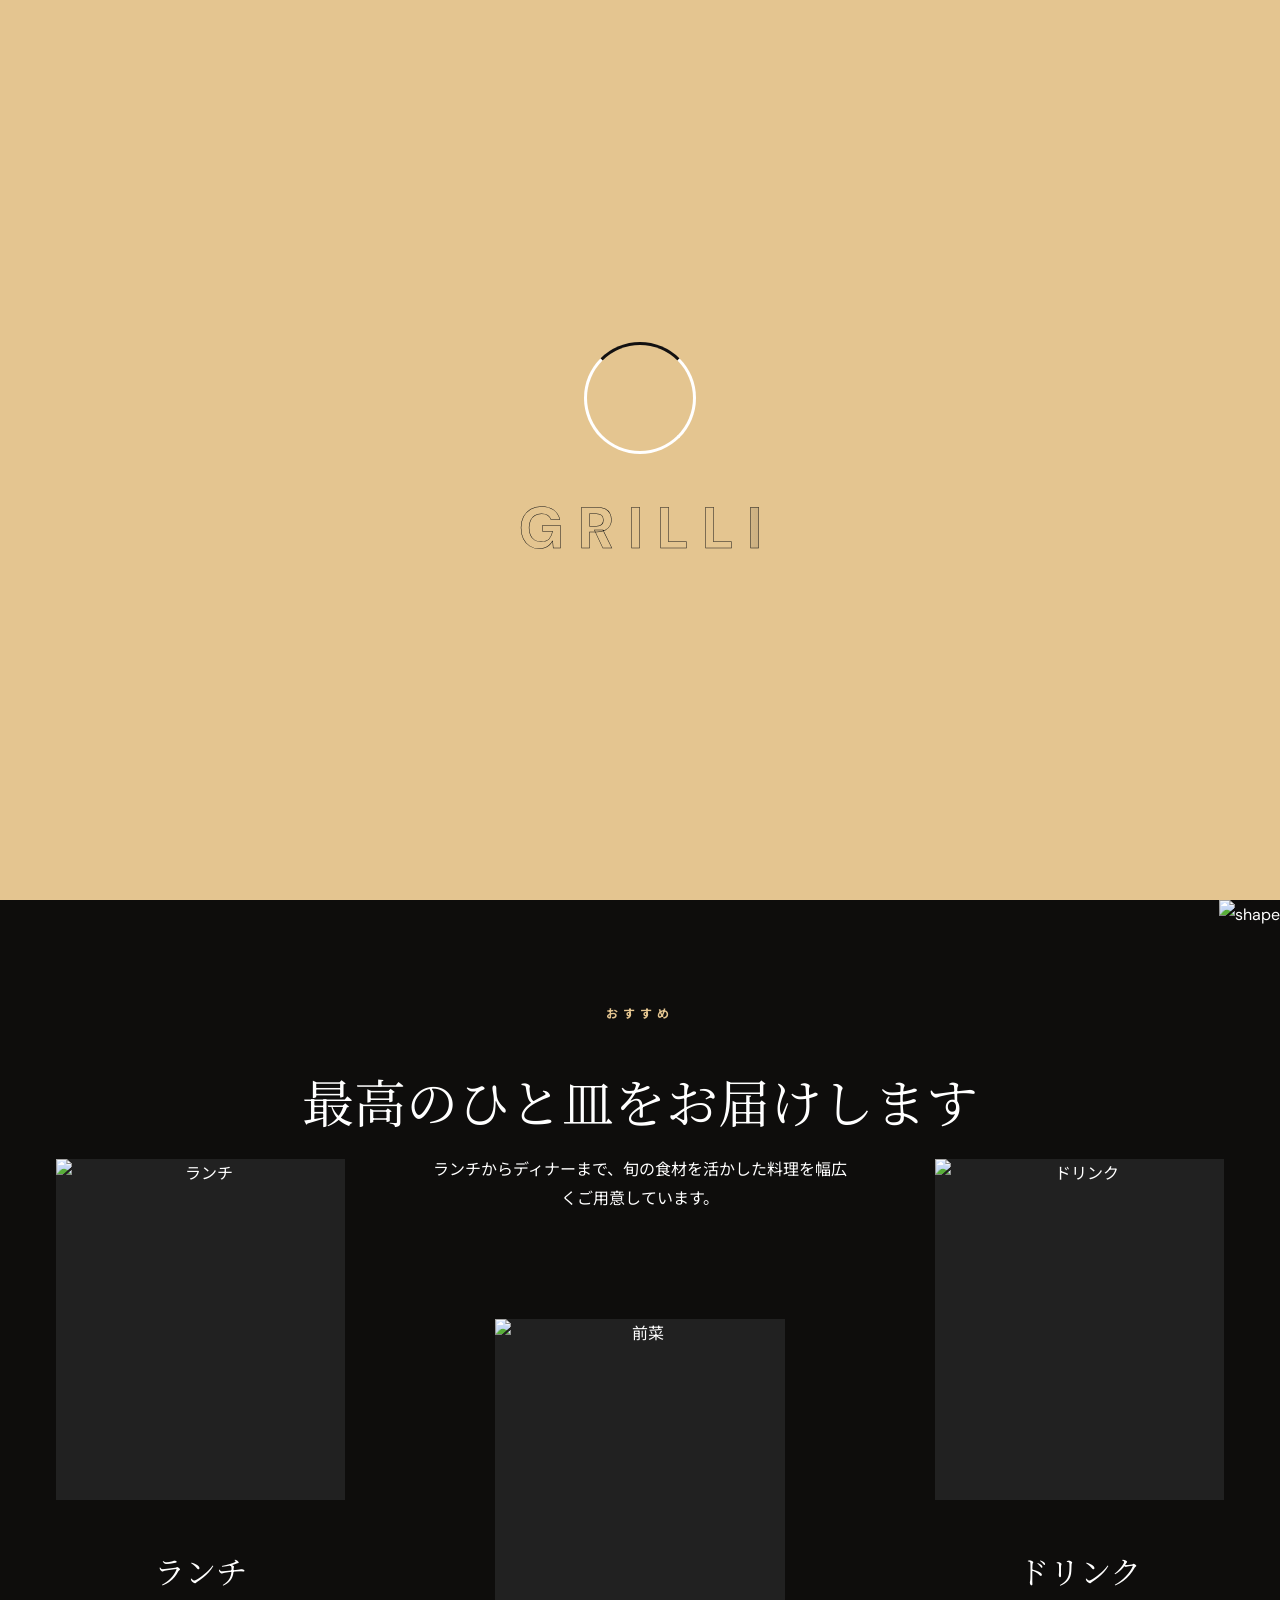
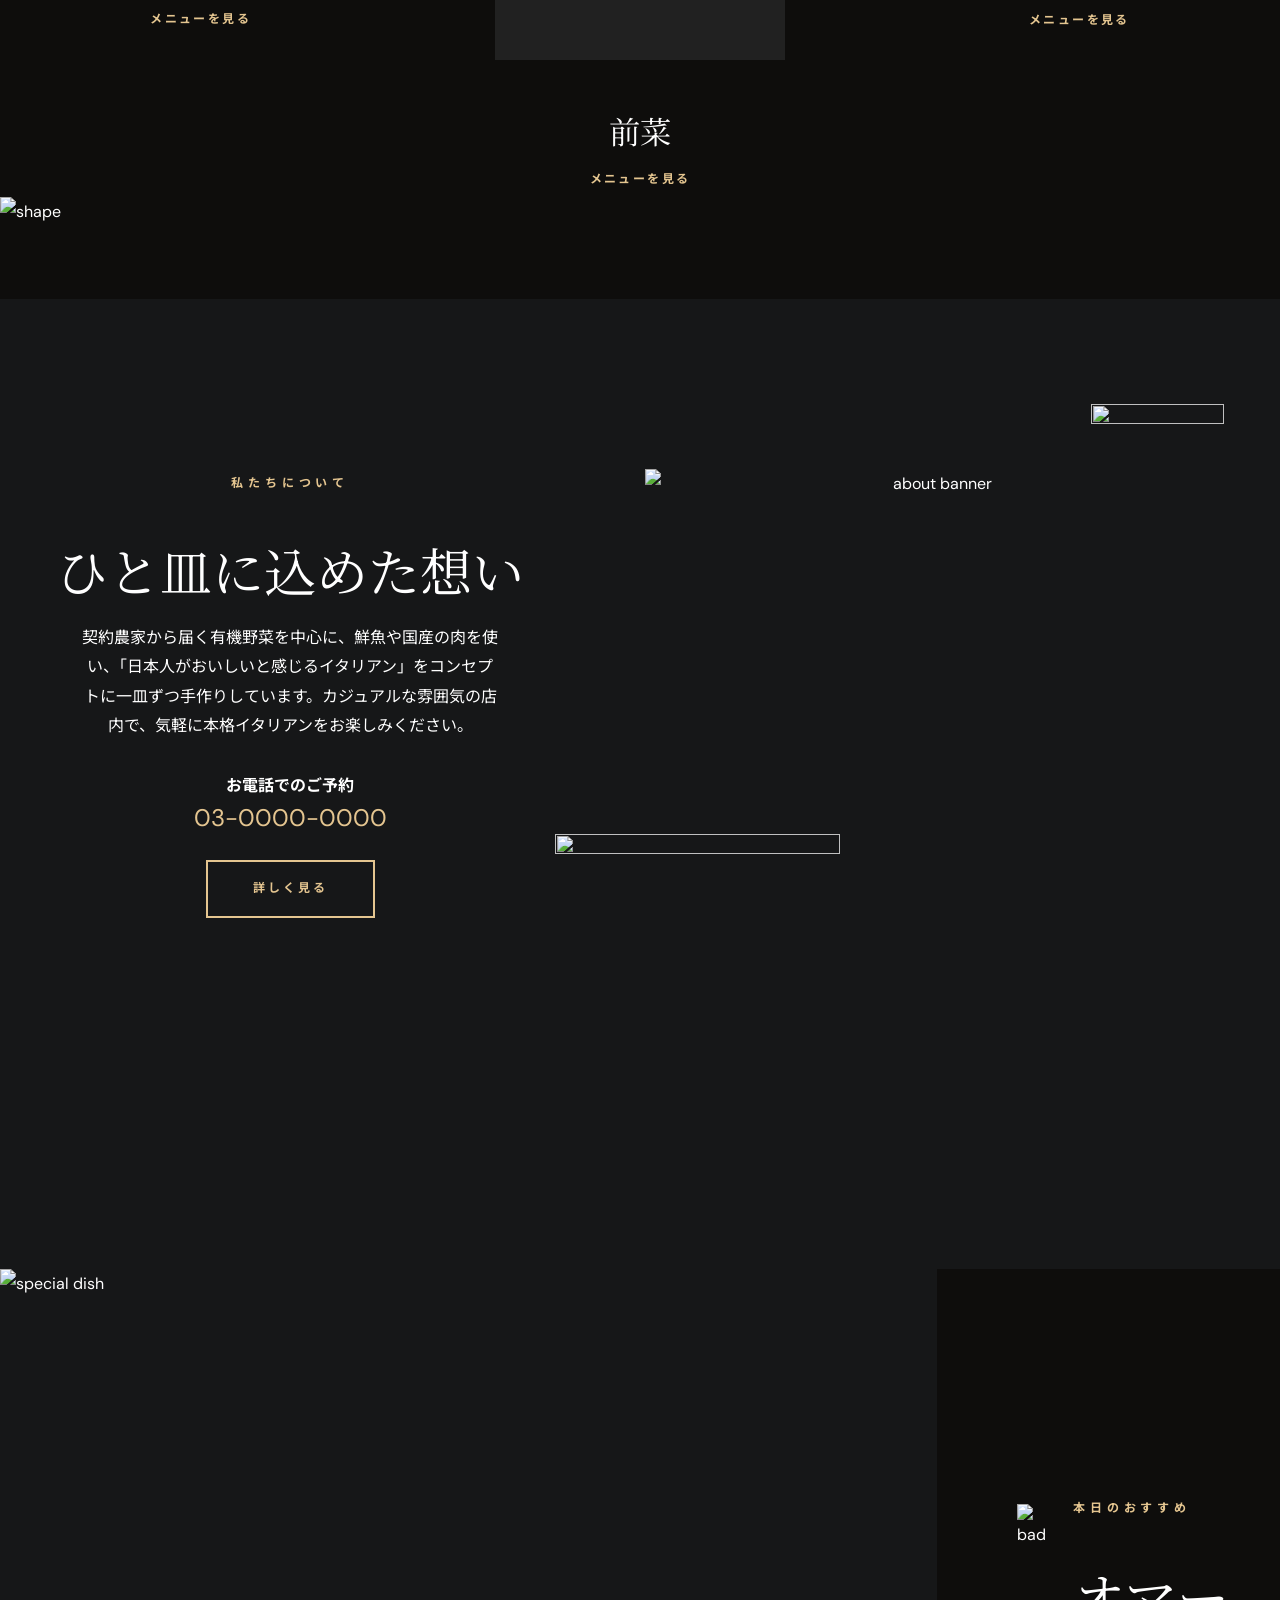
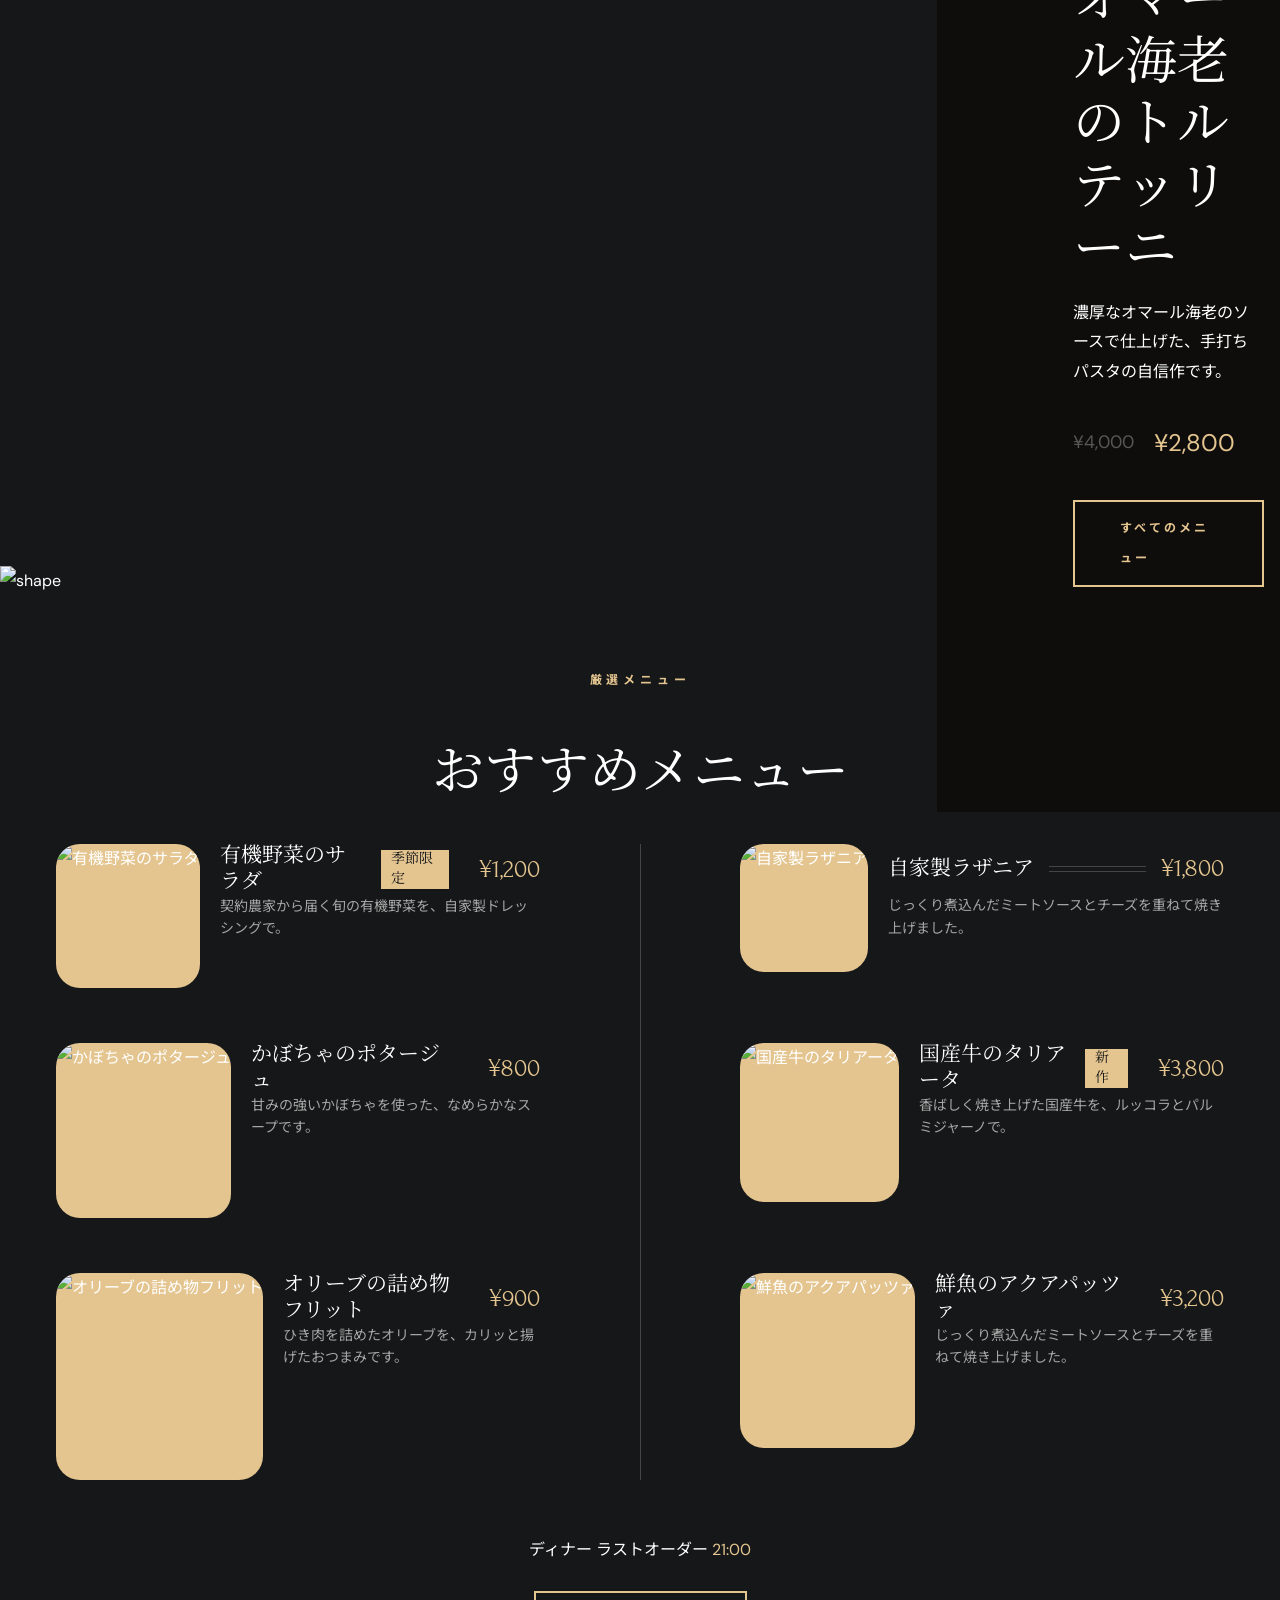
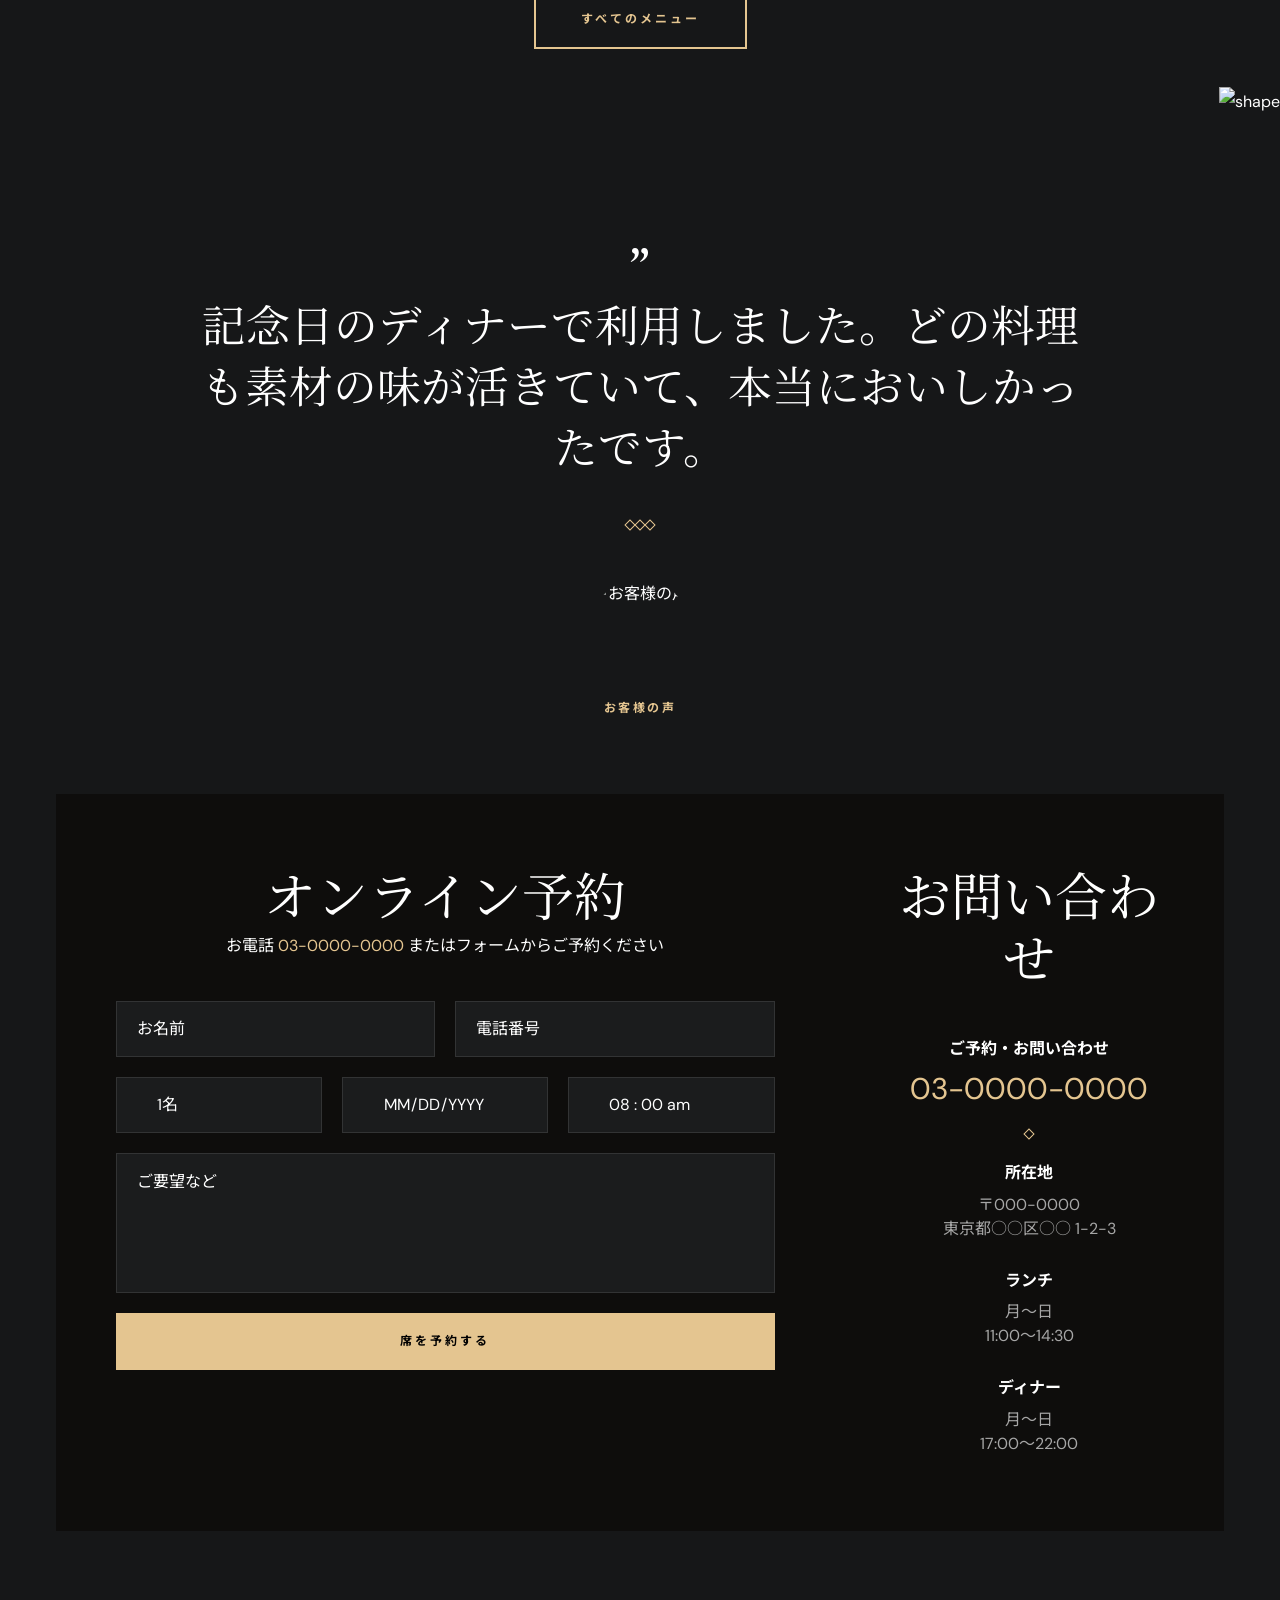
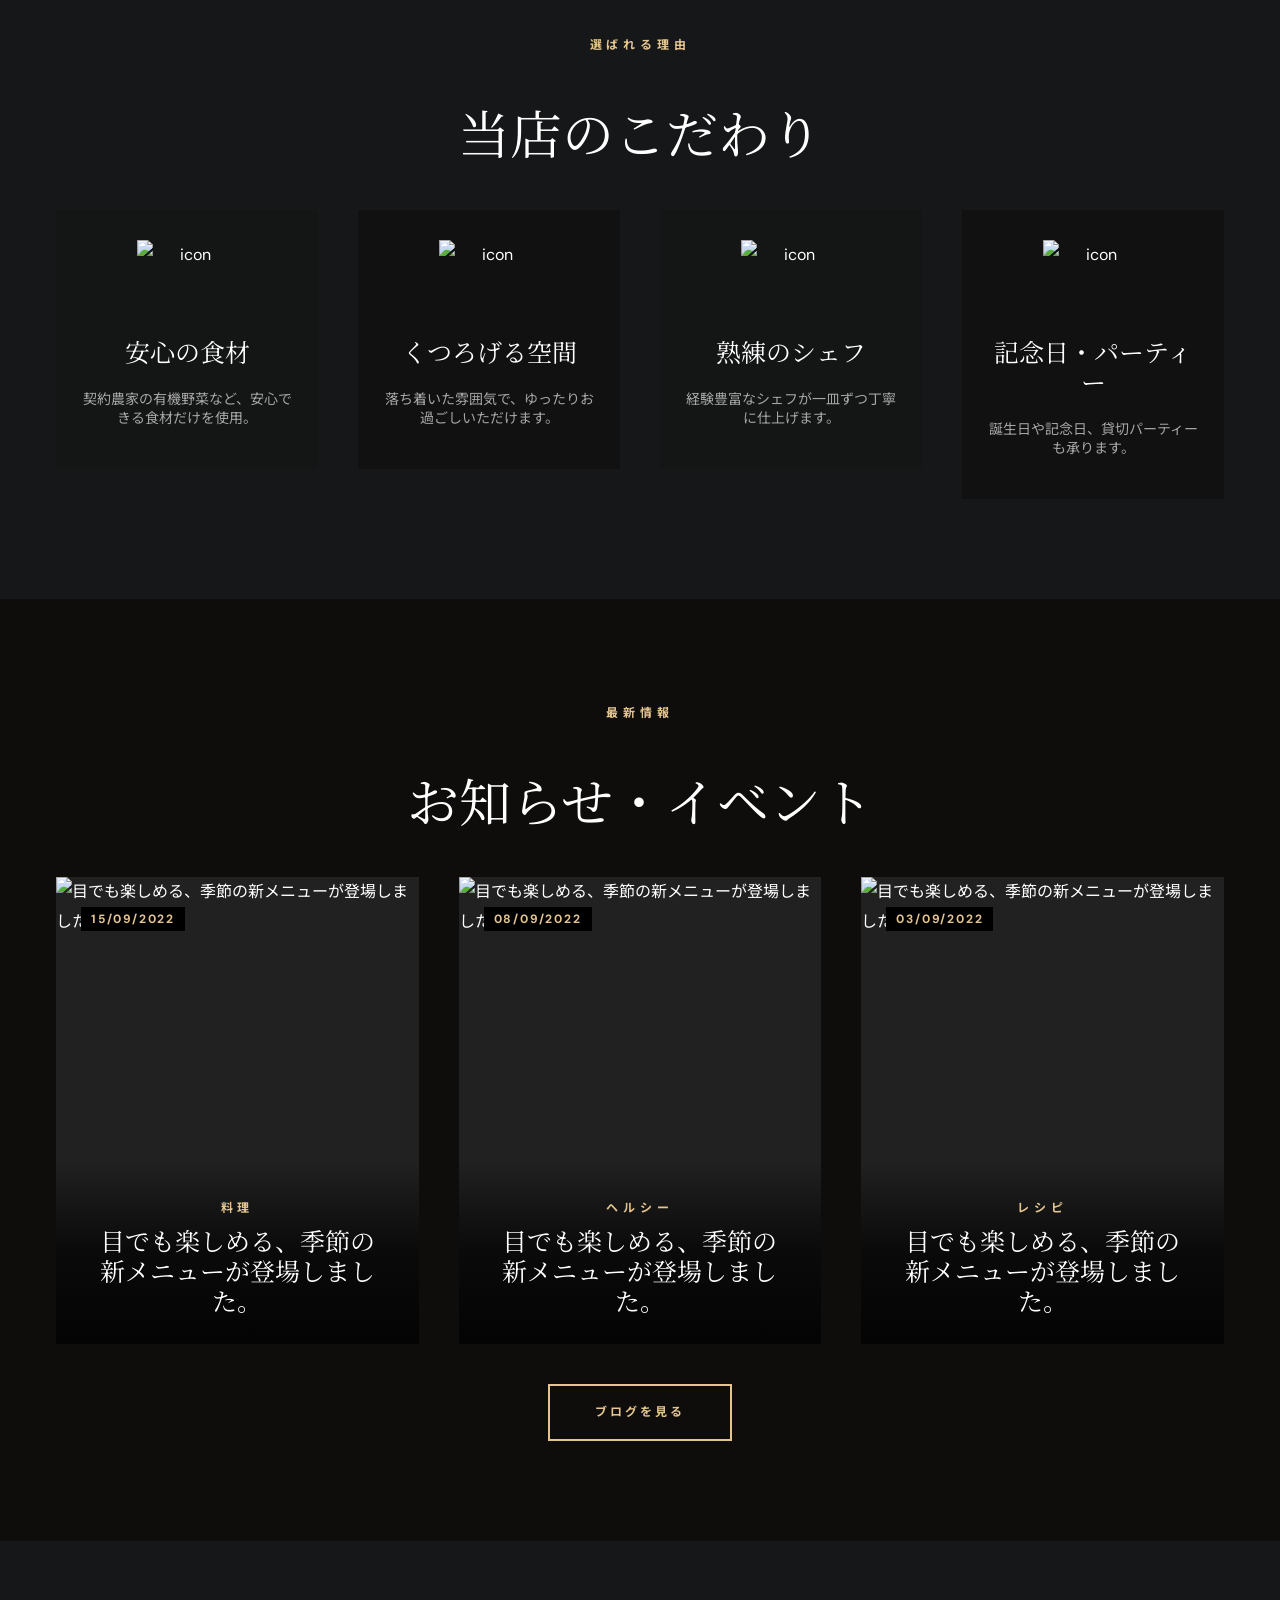
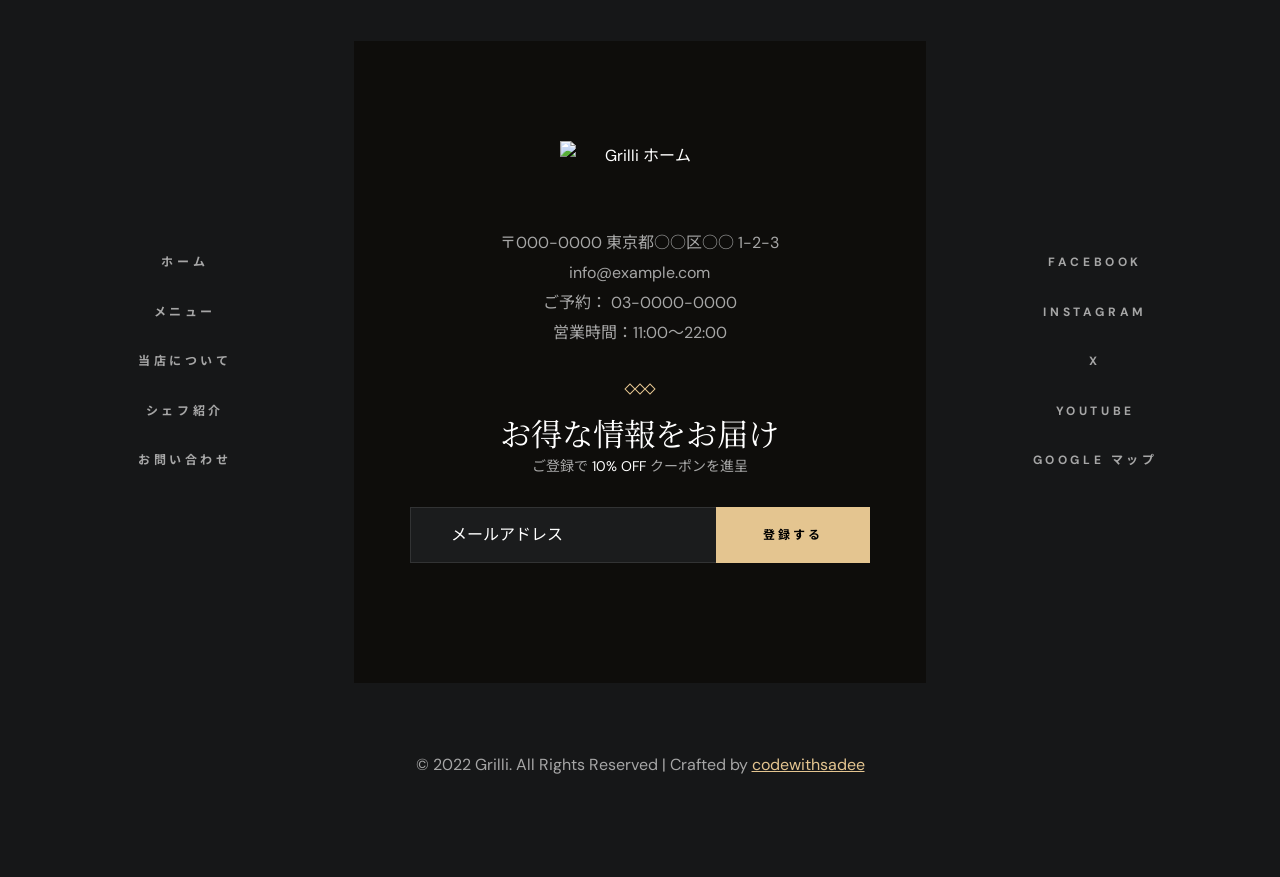
==== index.html @ fea540a7 "feat: translate site to Japanese with sample Italian restaurant content Co-authored-by: Copilot <223" ====
<!DOCTYPE html>
<html lang="ja">

<head>
  <meta charset="UTF-8">
  <meta http-equiv="X-UA-Compatible" content="IE=edge">
  <meta name="viewport" content="width=device-width, initial-scale=1.0">

  <!-- 
    - primary meta tags
  -->
  <title>Grilli｜旬の食材で楽しむ本格イタリアン</title>
  <meta name="title" content="Grilli｜旬の食材で楽しむ本格イタリアン">
  <meta name="description" content="契約農家の有機野菜と旬の食材を使った、体にやさしい本格イタリアン。ご家族の記念日や女子会にもどうぞ。">

  <!-- 
    - favicon
  -->
  <link rel="shortcut icon" href="./favicon.svg" type="image/svg+xml">

  <!-- 
    - google font link
  -->
  <link rel="preconnect" href="https://fonts.googleapis.com">
  <link rel="preconnect" href="https://fonts.gstatic.com" crossorigin>
  <link href="https://fonts.googleapis.com/css2?family=DM+Sans:wght@400;700&family=Forum&family=Noto+Sans+JP:wght@400;700&family=Noto+Serif+JP:wght@400;700&display=swap" rel="stylesheet">

  <!-- 
    - custom css link
  -->
  <link rel="stylesheet" href="./assets/css/style.css">

  <!-- 
    - preload images
  -->
  <link rel="preload" as="image" href="./assets/images/hero-slider-1.jpg">
  <link rel="preload" as="image" href="./assets/images/hero-slider-2.jpg">
  <link rel="preload" as="image" href="./assets/images/hero-slider-3.jpg">

</head>

<body id="top">

  <!-- 
    - #PRELOADER
  -->

  <div class="preload" data-preaload>
    <div class="circle"></div>
    <p class="text">Grilli</p>
  </div>





  <!-- 
    - #TOP BAR
  -->

  <div class="topbar">
    <div class="container">

      <address class="topbar-item">
        <div class="icon">
          <ion-icon name="location-outline" aria-hidden="true"></ion-icon>
        </div>

        <span class="span">
          〒000-0000 東京都○○区○○ 1-2-3
        </span>
      </address>

      <div class="separator"></div>

      <div class="topbar-item item-2">
        <div class="icon">
          <ion-icon name="time-outline" aria-hidden="true"></ion-icon>
        </div>

        <span class="span">営業時間：11:00〜22:00</span>
      </div>

      <a href="tel:0300000000" class="topbar-item link">
        <div class="icon">
          <ion-icon name="call-outline" aria-hidden="true"></ion-icon>
        </div>

        <span class="span">03-0000-0000</span>
      </a>

      <div class="separator"></div>

      <a href="mailto:info@example.com" class="topbar-item link">
        <div class="icon">
          <ion-icon name="mail-outline" aria-hidden="true"></ion-icon>
        </div>

        <span class="span">info@example.com</span>
      </a>

    </div>
  </div>





  <!-- 
    - #HEADER
  -->

  <header class="header" data-header>
    <div class="container">

      <a href="#" class="logo">
        <img src="./assets/images/logo.svg" width="160" height="50" alt="Grilli ホーム">
      </a>

      <nav class="navbar" data-navbar>

        <button class="close-btn" aria-label="close menu" data-nav-toggler>
          <ion-icon name="close-outline" aria-hidden="true"></ion-icon>
        </button>

        <a href="#" class="logo">
          <img src="./assets/images/logo.svg" width="160" height="50" alt="Grilli ホーム">
        </a>

        <ul class="navbar-list">

          <li class="navbar-item">
            <a href="#home" class="navbar-link hover-underline active">
              <div class="separator"></div>

              <span class="span">ホーム</span>
            </a>
          </li>

          <li class="navbar-item">
            <a href="#menu" class="navbar-link hover-underline">
              <div class="separator"></div>

              <span class="span">メニュー</span>
            </a>
          </li>

          <li class="navbar-item">
            <a href="#about" class="navbar-link hover-underline">
              <div class="separator"></div>

              <span class="span">当店について</span>
            </a>
          </li>

          <li class="navbar-item">
            <a href="#" class="navbar-link hover-underline">
              <div class="separator"></div>

              <span class="span">シェフ紹介</span>
            </a>
          </li>

          <li class="navbar-item">
            <a href="#contact" class="navbar-link hover-underline">
              <div class="separator"></div>

              <span class="span">お問い合わせ</span>
            </a>
          </li>

        </ul>

        <div class="text-center">
          <p class="headline-1 navbar-title">ご来店案内</p>

          <address class="body-4">
            〒000-0000 <br>
            東京都○○区○○ 1-2-3
          </address>

          <p class="body-4 navbar-text">営業時間：11:00〜22:00</p>

          <a href="mailto:info@example.com" class="body-4 sidebar-link">info@example.com</a>

          <div class="separator"></div>

          <p class="contact-label">ご予約・お問い合わせ</p>

          <a href="tel:0300000000" class="body-1 contact-number hover-underline">
            03-0000-0000
          </a>
        </div>

      </nav>

      <a href="#" class="btn btn-secondary">
        <span class="text text-1">ご予約</span>

        <span class="text text-2" aria-hidden="true">ご予約</span>
      </a>

      <button class="nav-open-btn" aria-label="open menu" data-nav-toggler>
        <span class="line line-1"></span>
        <span class="line line-2"></span>
        <span class="line line-3"></span>
      </button>

      <div class="overlay" data-nav-toggler data-overlay></div>

    </div>
  </header>





  <main>
    <article>

      <!-- 
        - #HERO
      -->

      <section class="hero text-center" aria-label="home" id="home">

        <ul class="hero-slider" data-hero-slider>

          <li class="slider-item active" data-hero-slider-item>

            <div class="slider-bg">
              <img src="./assets/images/hero-slider-1.jpg" width="1880" height="950" alt="" class="img-cover">
            </div>

            <p class="label-2 section-subtitle slider-reveal">伝統と安心</p>

            <h1 class="display-1 hero-title slider-reveal">
              本当においしい<br>
              イタリアンを
            </h1>

            <p class="body-2 hero-text slider-reveal">
              ご家族そろって、心おどる料理のひとときをお楽しみください
            </p>

            <a href="#" class="btn btn-primary slider-reveal">
              <span class="text text-1">メニューを見る</span>

              <span class="text text-2" aria-hidden="true">メニューを見る</span>
            </a>

          </li>

          <li class="slider-item" data-hero-slider-item>

            <div class="slider-bg">
              <img src="./assets/images/hero-slider-2.jpg" width="1880" height="950" alt="" class="img-cover">
            </div>

            <p class="label-2 section-subtitle slider-reveal">特別なひとときを</p>

            <h1 class="display-1 hero-title slider-reveal">
              四季が育む<br>
              旬の味わい
            </h1>

            <p class="body-2 hero-text slider-reveal">
              ご家族そろって、心おどる料理のひとときをお楽しみください
            </p>

            <a href="#" class="btn btn-primary slider-reveal">
              <span class="text text-1">メニューを見る</span>

              <span class="text text-2" aria-hidden="true">メニューを見る</span>
            </a>

          </li>

          <li class="slider-item" data-hero-slider-item>

            <div class="slider-bg">
              <img src="./assets/images/hero-slider-3.jpg" width="1880" height="950" alt="" class="img-cover">
            </div>

            <p class="label-2 section-subtitle slider-reveal">こだわりの手作り</p>

            <h1 class="display-1 hero-title slider-reveal">
              ひと皿ごとに<br>
              物語がある
            </h1>

            <p class="body-2 hero-text slider-reveal">
              ご家族そろって、心おどる料理のひとときをお楽しみください
            </p>

            <a href="#" class="btn btn-primary slider-reveal">
              <span class="text text-1">メニューを見る</span>

              <span class="text text-2" aria-hidden="true">メニューを見る</span>
            </a>

          </li>

        </ul>

        <button class="slider-btn prev" aria-label="slide to previous" data-prev-btn>
          <ion-icon name="chevron-back"></ion-icon>
        </button>

        <button class="slider-btn next" aria-label="slide to next" data-next-btn>
          <ion-icon name="chevron-forward"></ion-icon>
        </button>

        <a href="#" class="hero-btn has-after">
          <img src="./assets/images/hero-icon.png" width="48" height="48" alt="booking icon">

          <span class="label-2 text-center span">席を予約する</span>
        </a>

      </section>





      <!-- 
        - #SERVICE
      -->

      <section class="section service bg-black-10 text-center" aria-label="service">
        <div class="container">

          <p class="section-subtitle label-2">おすすめ</p>

          <h2 class="headline-1 section-title">最高のひと皿をお届けします</h2>

          <p class="section-text">
            ランチからディナーまで、旬の食材を活かした料理を幅広くご用意しています。
          </p>

          <ul class="grid-list">

            <li>
              <div class="service-card">

                <a href="#" class="has-before hover:shine">
                  <figure class="card-banner img-holder" style="--width: 285; --height: 336;">
                    <img src="./assets/images/service-1.jpg" width="285" height="336" loading="lazy" alt="ランチ"
                      class="img-cover">
                  </figure>
                </a>

                <div class="card-content">

                  <h3 class="title-4 card-title">
                    <a href="#">ランチ</a>
                  </h3>

                  <a href="#" class="btn-text hover-underline label-2">メニューを見る</a>

                </div>

              </div>
            </li>

            <li>
              <div class="service-card">

                <a href="#" class="has-before hover:shine">
                  <figure class="card-banner img-holder" style="--width: 285; --height: 336;">
                    <img src="./assets/images/service-2.jpg" width="285" height="336" loading="lazy" alt="前菜"
                      class="img-cover">
                  </figure>
                </a>

                <div class="card-content">

                  <h3 class="title-4 card-title">
                    <a href="#">前菜</a>
                  </h3>

                  <a href="#" class="btn-text hover-underline label-2">メニューを見る</a>

                </div>

              </div>
            </li>

            <li>
              <div class="service-card">

                <a href="#" class="has-before hover:shine">
                  <figure class="card-banner img-holder" style="--width: 285; --height: 336;">
                    <img src="./assets/images/service-3.jpg" width="285" height="336" loading="lazy" alt="ドリンク"
                      class="img-cover">
                  </figure>
                </a>

                <div class="card-content">

                  <h3 class="title-4 card-title">
                    <a href="#">ドリンク</a>
                  </h3>

                  <a href="#" class="btn-text hover-underline label-2">メニューを見る</a>

                </div>

              </div>
            </li>

          </ul>

          <img src="./assets/images/shape-1.png" width="246" height="412" loading="lazy" alt="shape"
            class="shape shape-1 move-anim">
          <img src="./assets/images/shape-2.png" width="343" height="345" loading="lazy" alt="shape"
            class="shape shape-2 move-anim">

        </div>
      </section>





      <!-- 
        - #ABOUT
      -->

      <section class="section about text-center" aria-labelledby="about-label" id="about">
        <div class="container">

          <div class="about-content">

            <p class="label-2 section-subtitle" id="about-label">私たちについて</p>

            <h2 class="headline-1 section-title">ひと皿に込めた想い</h2>

            <p class="section-text">
              契約農家から届く有機野菜を中心に、鮮魚や国産の肉を使い、「日本人がおいしいと感じるイタリアン」をコンセプトに一皿ずつ手作りしています。カジュアルな雰囲気の店内で、気軽に本格イタリアンをお楽しみください。
            </p>

            <div class="contact-label">お電話でのご予約</div>

            <a href="tel:0300000000" class="body-1 contact-number hover-underline">03-0000-0000</a>

            <a href="#" class="btn btn-primary">
              <span class="text text-1">詳しく見る</span>

              <span class="text text-2" aria-hidden="true">詳しく見る</span>
            </a>

          </div>

          <figure class="about-banner">

            <img src="./assets/images/about-banner.jpg" width="570" height="570" loading="lazy" alt="about banner"
              class="w-100" data-parallax-item data-parallax-speed="1">

            <div class="abs-img abs-img-1 has-before" data-parallax-item data-parallax-speed="1.75">
              <img src="./assets/images/about-abs-image.jpg" width="285" height="285" loading="lazy" alt=""
                class="w-100">
            </div>

            <div class="abs-img abs-img-2 has-before">
              <img src="./assets/images/badge-2.png" width="133" height="134" loading="lazy" alt="">
            </div>

          </figure>

          <img src="./assets/images/shape-3.png" width="197" height="194" loading="lazy" alt="" class="shape">

        </div>
      </section>





      <!-- 
        - #SPECIAL DISH
      -->

      <section class="special-dish text-center" aria-labelledby="dish-label">

        <div class="special-dish-banner">
          <img src="./assets/images/special-dish-banner.jpg" width="940" height="900" loading="lazy" alt="special dish"
            class="img-cover">
        </div>

        <div class="special-dish-content bg-black-10">
          <div class="container">

            <img src="./assets/images/badge-1.png" width="28" height="41" loading="lazy" alt="badge" class="abs-img">

            <p class="section-subtitle label-2">本日のおすすめ</p>

            <h2 class="headline-1 section-title">オマール海老のトルテッリーニ</h2>

            <p class="section-text">
              濃厚なオマール海老のソースで仕上げた、手打ちパスタの自信作です。
            </p>

            <div class="wrapper">
              <del class="del body-3">¥4,000</del>

              <span class="span body-1">¥2,800</span>
            </div>

            <a href="#" class="btn btn-primary">
              <span class="text text-1">すべてのメニュー</span>

              <span class="text text-2" aria-hidden="true">すべてのメニュー</span>
            </a>

          </div>
        </div>

        <img src="./assets/images/shape-4.png" width="179" height="359" loading="lazy" alt="" class="shape shape-1">

        <img src="./assets/images/shape-9.png" width="351" height="462" loading="lazy" alt="" class="shape shape-2">

      </section>





      <!-- 
        - #MENU
      -->

      <section class="section menu" aria-label="menu-label" id="menu">
        <div class="container">

          <p class="section-subtitle text-center label-2">厳選メニュー</p>

          <h2 class="headline-1 section-title text-center">おすすめメニュー</h2>

          <ul class="grid-list">

            <li>
              <div class="menu-card hover:card">

                <figure class="card-banner img-holder" style="--width: 100; --height: 100;">
                  <img src="./assets/images/menu-1.png" width="100" height="100" loading="lazy" alt="有機野菜のサラダ"
                    class="img-cover">
                </figure>

                <div>

                  <div class="title-wrapper">
                    <h3 class="title-3">
                      <a href="#" class="card-title">有機野菜のサラダ</a>
                    </h3>

                    <span class="badge label-1">季節限定</span>

                    <span class="span title-2">¥1,200</span>
                  </div>

                  <p class="card-text label-1">
                    契約農家から届く旬の有機野菜を、自家製ドレッシングで。
                  </p>

                </div>

              </div>
            </li>

            <li>
              <div class="menu-card hover:card">

                <figure class="card-banner img-holder" style="--width: 100; --height: 100;">
                  <img src="./assets/images/menu-2.png" width="100" height="100" loading="lazy" alt="自家製ラザニア"
                    class="img-cover">
                </figure>

                <div>

                  <div class="title-wrapper">
                    <h3 class="title-3">
                      <a href="#" class="card-title">自家製ラザニア</a>
                    </h3>

                    <span class="span title-2">¥1,800</span>
                  </div>

                  <p class="card-text label-1">
                    じっくり煮込んだミートソースとチーズを重ねて焼き上げました。
                  </p>

                </div>

              </div>
            </li>

            <li>
              <div class="menu-card hover:card">

                <figure class="card-banner img-holder" style="--width: 100; --height: 100;">
                  <img src="./assets/images/menu-3.png" width="100" height="100" loading="lazy" alt="かぼちゃのポタージュ"
                    class="img-cover">
                </figure>

                <div>

                  <div class="title-wrapper">
                    <h3 class="title-3">
                      <a href="#" class="card-title">かぼちゃのポタージュ</a>
                    </h3>

                    <span class="span title-2">¥800</span>
                  </div>

                  <p class="card-text label-1">
                    甘みの強いかぼちゃを使った、なめらかなスープです。
                  </p>

                </div>

              </div>
            </li>

            <li>
              <div class="menu-card hover:card">

                <figure class="card-banner img-holder" style="--width: 100; --height: 100;">
                  <img src="./assets/images/menu-4.png" width="100" height="100" loading="lazy" alt="国産牛のタリアータ"
                    class="img-cover">
                </figure>

                <div>

                  <div class="title-wrapper">
                    <h3 class="title-3">
                      <a href="#" class="card-title">国産牛のタリアータ</a>
                    </h3>

                    <span class="badge label-1">新作</span>

                    <span class="span title-2">¥3,800</span>
                  </div>

                  <p class="card-text label-1">
                    香ばしく焼き上げた国産牛を、ルッコラとパルミジャーノで。
                  </p>

                </div>

              </div>
            </li>

            <li>
              <div class="menu-card hover:card">

                <figure class="card-banner img-holder" style="--width: 100; --height: 100;">
                  <img src="./assets/images/menu-5.png" width="100" height="100" loading="lazy" alt="オリーブの詰め物フリット"
                    class="img-cover">
                </figure>

                <div>

                  <div class="title-wrapper">
                    <h3 class="title-3">
                      <a href="#" class="card-title">オリーブの詰め物フリット</a>
                    </h3>

                    <span class="span title-2">¥900</span>
                  </div>

                  <p class="card-text label-1">
                    ひき肉を詰めたオリーブを、カリッと揚げたおつまみです。
                  </p>

                </div>

              </div>
            </li>

            <li>
              <div class="menu-card hover:card">

                <figure class="card-banner img-holder" style="--width: 100; --height: 100;">
                  <img src="./assets/images/menu-6.png" width="100" height="100" loading="lazy" alt="鮮魚のアクアパッツァ"
                    class="img-cover">
                </figure>

                <div>

                  <div class="title-wrapper">
                    <h3 class="title-3">
                      <a href="#" class="card-title">鮮魚のアクアパッツァ</a>
                    </h3>

                    <span class="span title-2">¥3,200</span>
                  </div>

                  <p class="card-text label-1">
                    じっくり煮込んだミートソースとチーズを重ねて焼き上げました。
                  </p>

                </div>

              </div>
            </li>

          </ul>

          <p class="menu-text text-center">
            ディナー ラストオーダー <span class="span">21:00</span>
          </p>

          <a href="#" class="btn btn-primary">
            <span class="text text-1">すべてのメニュー</span>

            <span class="text text-2" aria-hidden="true">すべてのメニュー</span>
          </a>

          <img src="./assets/images/shape-5.png" width="921" height="1036" loading="lazy" alt="shape"
            class="shape shape-2 move-anim">
          <img src="./assets/images/shape-6.png" width="343" height="345" loading="lazy" alt="shape"
            class="shape shape-3 move-anim">

        </div>
      </section>





      <!-- 
        - #TESTIMONIALS
      -->

      <section class="section testi text-center has-bg-image"
        style="background-image: url('./assets/images/testimonial-bg.jpg')" aria-label="testimonials">
        <div class="container">

          <div class="quote">”</div>

          <p class="headline-2 testi-text">
            記念日のディナーで利用しました。どの料理も素材の味が活きていて、本当においしかったです。
          </p>

          <div class="wrapper">
            <div class="separator"></div>
            <div class="separator"></div>
            <div class="separator"></div>
          </div>

          <div class="profile">
            <img src="./assets/images/testi-avatar.jpg" width="100" height="100" loading="lazy" alt="お客様の声"
              class="img">

            <p class="label-2 profile-name">お客様の声</p>
          </div>

        </div>
      </section>





      <!-- 
        - #RESERVATION
      -->

      <section class="reservation" id="contact">
        <div class="container">

          <div class="form reservation-form bg-black-10">

            <form action="" class="form-left">

              <h2 class="headline-1 text-center">オンライン予約</h2>

              <p class="form-text text-center">
                お電話 <a href="tel:0300000000" class="link">03-0000-0000</a>
                またはフォームからご予約ください
              </p>

              <div class="input-wrapper">
                <input type="text" name="name" placeholder="お名前" autocomplete="off" class="input-field">

                <input type="tel" name="phone" placeholder="電話番号" autocomplete="off" class="input-field">
              </div>

              <div class="input-wrapper">

                <div class="icon-wrapper">
                  <ion-icon name="person-outline" aria-hidden="true"></ion-icon>

                  <select name="person" class="input-field">
                    <option value="1-person">1名</option>
                    <option value="2-person">2名</option>
                    <option value="3-person">3名</option>
                    <option value="4-person">4名</option>
                    <option value="5-person">5名</option>
                    <option value="6-person">6名</option>
                    <option value="7-person">7名</option>
                  </select>

                  <ion-icon name="chevron-down" aria-hidden="true"></ion-icon>
                </div>

                <div class="icon-wrapper">
                  <ion-icon name="calendar-clear-outline" aria-hidden="true"></ion-icon>

                  <input type="date" name="reservation-date" class="input-field">

                  <ion-icon name="chevron-down" aria-hidden="true"></ion-icon>
                </div>

                <div class="icon-wrapper">
                  <ion-icon name="time-outline" aria-hidden="true"></ion-icon>

                  <select name="person" class="input-field">
                    <option value="08:00am">08 : 00 am</option>
                    <option value="09:00am">09 : 00 am</option>
                    <option value="010:00am">10 : 00 am</option>
                    <option value="011:00am">11 : 00 am</option>
                    <option value="012:00am">12 : 00 am</option>
                    <option value="01:00pm">01 : 00 pm</option>
                    <option value="02:00pm">02 : 00 pm</option>
                    <option value="03:00pm">03 : 00 pm</option>
                    <option value="04:00pm">04 : 00 pm</option>
                    <option value="05:00pm">05 : 00 pm</option>
                    <option value="06:00pm">06 : 00 pm</option>
                    <option value="07:00pm">07 : 00 pm</option>
                    <option value="08:00pm">08 : 00 pm</option>
                    <option value="09:00pm">09 : 00 pm</option>
                    <option value="10:00pm">10 : 00 pm</option>
                  </select>

                  <ion-icon name="chevron-down" aria-hidden="true"></ion-icon>
                </div>

              </div>

              <textarea name="message" placeholder="ご要望など" autocomplete="off" class="input-field"></textarea>

              <button type="submit" class="btn btn-secondary">
                <span class="text text-1">席を予約する</span>

                <span class="text text-2" aria-hidden="true">席を予約する</span>
              </button>

            </form>

            <div class="form-right text-center" style="background-image: url('./assets/images/form-pattern.png')">

              <h2 class="headline-1 text-center">お問い合わせ</h2>

              <p class="contact-label">ご予約・お問い合わせ</p>

              <a href="tel:0300000000" class="body-1 contact-number hover-underline">03-0000-0000</a>

              <div class="separator"></div>

              <p class="contact-label">所在地</p>

              <address class="body-4">
                〒000-0000 <br>
                東京都○○区○○ 1-2-3
              </address>

              <p class="contact-label">ランチ</p>

              <p class="body-4">
                月〜日 <br>
                11:00〜14:30
              </p>

              <p class="contact-label">ディナー</p>

              <p class="body-4">
                月〜日 <br>
                17:00〜22:00
              </p>

            </div>

          </div>

        </div>
      </section>





      <!-- 
        - #FEATURES
      -->

      <section class="section features text-center" aria-label="features">
        <div class="container">

          <p class="section-subtitle label-2">選ばれる理由</p>

          <h2 class="headline-1 section-title">当店のこだわり</h2>

          <ul class="grid-list">

            <li class="feature-item">
              <div class="feature-card">

                <div class="card-icon">
                  <img src="./assets/images/features-icon-1.png" width="100" height="80" loading="lazy" alt="icon">
                </div>

                <h3 class="title-2 card-title">安心の食材</h3>

                <p class="label-1 card-text">契約農家の有機野菜など、安心できる食材だけを使用。</p>

              </div>
            </li>

            <li class="feature-item">
              <div class="feature-card">

                <div class="card-icon">
                  <img src="./assets/images/features-icon-2.png" width="100" height="80" loading="lazy" alt="icon">
                </div>

                <h3 class="title-2 card-title">くつろげる空間</h3>

                <p class="label-1 card-text">落ち着いた雰囲気で、ゆったりお過ごしいただけます。</p>

              </div>
            </li>

            <li class="feature-item">
              <div class="feature-card">

                <div class="card-icon">
                  <img src="./assets/images/features-icon-3.png" width="100" height="80" loading="lazy" alt="icon">
                </div>

                <h3 class="title-2 card-title">熟練のシェフ</h3>

                <p class="label-1 card-text">経験豊富なシェフが一皿ずつ丁寧に仕上げます。</p>

              </div>
            </li>

            <li class="feature-item">
              <div class="feature-card">

                <div class="card-icon">
                  <img src="./assets/images/features-icon-4.png" width="100" height="80" loading="lazy" alt="icon">
                </div>

                <h3 class="title-2 card-title">記念日・パーティー</h3>

                <p class="label-1 card-text">誕生日や記念日、貸切パーティーも承ります。</p>

              </div>
            </li>

          </ul>

          <img src="./assets/images/shape-7.png" width="208" height="178" loading="lazy" alt="shape"
            class="shape shape-1">

          <img src="./assets/images/shape-8.png" width="120" height="115" loading="lazy" alt="shape"
            class="shape shape-2">

        </div>
      </section>





      <!-- 
        - #EVENT
      -->

      <section class="section event bg-black-10" aria-label="event">
        <div class="container">

          <p class="section-subtitle label-2 text-center">最新情報</p>

          <h2 class="section-title headline-1 text-center">お知らせ・イベント</h2>

          <ul class="grid-list">

            <li>
              <div class="event-card has-before hover:shine">

                <div class="card-banner img-holder" style="--width: 350; --height: 450;">
                  <img src="./assets/images/event-1.jpg" width="350" height="450" loading="lazy"
                    alt="目でも楽しめる、季節の新メニューが登場しました。" class="img-cover">

                  <time class="publish-date label-2" datetime="2022-09-15">15/09/2022</time>
                </div>

                <div class="card-content">
                  <p class="card-subtitle label-2 text-center">料理</p>

                  <h3 class="card-title title-2 text-center">
                    目でも楽しめる、季節の新メニューが登場しました。
                  </h3>
                </div>

              </div>
            </li>

            <li>
              <div class="event-card has-before hover:shine">

                <div class="card-banner img-holder" style="--width: 350; --height: 450;">
                  <img src="./assets/images/event-2.jpg" width="350" height="450" loading="lazy"
                    alt="目でも楽しめる、季節の新メニューが登場しました。" class="img-cover">

                  <time class="publish-date label-2" datetime="2022-09-08">08/09/2022</time>
                </div>

                <div class="card-content">
                  <p class="card-subtitle label-2 text-center">ヘルシー</p>

                  <h3 class="card-title title-2 text-center">
                    目でも楽しめる、季節の新メニューが登場しました。
                  </h3>
                </div>

              </div>
            </li>

            <li>
              <div class="event-card has-before hover:shine">

                <div class="card-banner img-holder" style="--width: 350; --height: 450;">
                  <img src="./assets/images/event-3.jpg" width="350" height="450" loading="lazy"
                    alt="目でも楽しめる、季節の新メニューが登場しました。" class="img-cover">

                  <time class="publish-date label-2" datetime="2022-09-03">03/09/2022</time>
                </div>

                <div class="card-content">
                  <p class="card-subtitle label-2 text-center">レシピ</p>

                  <h3 class="card-title title-2 text-center">
                    目でも楽しめる、季節の新メニューが登場しました。
                  </h3>
                </div>

              </div>
            </li>

          </ul>

          <a href="#" class="btn btn-primary">
            <span class="text text-1">ブログを見る</span>

            <span class="text text-2" aria-hidden="true">ブログを見る</span>
          </a>

        </div>
      </section>

    </article>
  </main>





  <!-- 
    - #FOOTER
  -->

  <footer class="footer section has-bg-image text-center"
    style="background-image: url('./assets/images/footer-bg.jpg')">
    <div class="container">

      <div class="footer-top grid-list">

        <div class="footer-brand has-before has-after">

          <a href="#" class="logo">
            <img src="./assets/images/logo.svg" width="160" height="50" loading="lazy" alt="Grilli ホーム">
          </a>

          <address class="body-4">
            〒000-0000 東京都○○区○○ 1-2-3
          </address>

          <a href="mailto:info@example.com" class="body-4 contact-link">info@example.com</a>

          <a href="tel:0300000000" class="body-4 contact-link">ご予約： 03-0000-0000</a>

          <p class="body-4">
            営業時間：11:00〜22:00
          </p>

          <div class="wrapper">
            <div class="separator"></div>
            <div class="separator"></div>
            <div class="separator"></div>
          </div>

          <p class="title-1">お得な情報をお届け</p>

          <p class="label-1">
            ご登録で <span class="span">10% OFF</span> クーポンを進呈
          </p>

          <form action="" class="input-wrapper">
            <div class="icon-wrapper">
              <ion-icon name="mail-outline" aria-hidden="true"></ion-icon>

              <input type="email" name="email_address" placeholder="メールアドレス" autocomplete="off" class="input-field">
            </div>

            <button type="submit" class="btn btn-secondary">
              <span class="text text-1">登録する</span>

              <span class="text text-2" aria-hidden="true">登録する</span>
            </button>
          </form>

        </div>

        <ul class="footer-list">

          <li>
            <a href="#" class="label-2 footer-link hover-underline">ホーム</a>
          </li>

          <li>
            <a href="#" class="label-2 footer-link hover-underline">メニュー</a>
          </li>

          <li>
            <a href="#" class="label-2 footer-link hover-underline">当店について</a>
          </li>

          <li>
            <a href="#" class="label-2 footer-link hover-underline">シェフ紹介</a>
          </li>

          <li>
            <a href="#" class="label-2 footer-link hover-underline">お問い合わせ</a>
          </li>

        </ul>

        <ul class="footer-list">

          <li>
            <a href="#" class="label-2 footer-link hover-underline">Facebook</a>
          </li>

          <li>
            <a href="#" class="label-2 footer-link hover-underline">Instagram</a>
          </li>

          <li>
            <a href="#" class="label-2 footer-link hover-underline">X</a>
          </li>

          <li>
            <a href="#" class="label-2 footer-link hover-underline">Youtube</a>
          </li>

          <li>
            <a href="#" class="label-2 footer-link hover-underline">Google マップ</a>
          </li>

        </ul>

      </div>

      <div class="footer-bottom">

        <p class="copyright">
          &copy; 2022 Grilli. All Rights Reserved | Crafted by <a href="https://github.com/codewithsadee"
            target="_blank" class="link">codewithsadee</a>
        </p>

      </div>

    </div>
  </footer>





  <!-- 
    - #BACK TO TOP
  -->

  <a href="#top" class="back-top-btn active" aria-label="back to top" data-back-top-btn>
    <ion-icon name="chevron-up" aria-hidden="true"></ion-icon>
  </a>





  <!-- 
    - custom js link
  -->
  <script src="./assets/js/script.js"></script>

  <!-- 
    - ionicon link
  -->
  <script type="module" src="https://unpkg.com/ionicons@5.5.2/dist/ionicons/ionicons.esm.js"></script>
  <script nomodule src="https://unpkg.com/ionicons@5.5.2/dist/ionicons/ionicons.js"></script>

</body>

</html>
---- assets/css/style.css ----
/*-----------------------------------*\
  #index.css
\*-----------------------------------*/

/**
 * copyright 2022 codewithsadee
 */





/*-----------------------------------*\
  #CUSTOM PROPERTY
\*-----------------------------------*/

:root {

  /**
   * COLORS
   */

  --gold-crayola: hsl(38, 61%, 73%);
  --quick-silver: hsla(0, 0%, 65%, 1);
  --davys-grey: hsla(30, 3%, 34%, 1);
  --smoky-black-1: hsla(40, 12%, 5%, 1);
  --smoky-black-2: hsla(30, 8%, 5%, 1);
  --smoky-black-3: hsla(0, 3%, 7%, 1);
  --eerie-black-1: hsla(210, 4%, 9%, 1);
  --eerie-black-2: hsla(210, 4%, 11%, 1);
  --eerie-black-3: hsla(180, 2%, 8%, 1);
  --eerie-black-4: hsla(0, 0%, 13%, 1);
  --white: hsla(0, 0%, 100%, 1);
  --white-alpha-20: hsla(0, 0%, 100%, 0.2);
  --white-alpha-10: hsla(0, 0%, 100%, 0.1);
  --black: hsla(0, 0%, 0%, 1);
  --black-alpha-80: hsla(0, 0%, 0%, 0.8);
  --black-alpha-15: hsla(0, 0%, 0%, 0.15);

  /**
   * GRADIENT COLOR
   */

  --loading-text-gradient: linear-gradient(90deg, transparent 0% 16.66%, var(--smoky-black-3) 33.33% 50%,  transparent 66.66% 75%);
  --gradient-1: linear-gradient(to top,hsla(0, 0%, 0%, 0.9),hsla(0, 0%, 0%, 0.7),transparent);

  /**
   * TYPOGRAPHY
   */

  /* font-family */
  --fontFamily-forum: 'Forum', 'Noto Serif JP', serif;
  --fontFamily-dm_sans: 'DM Sans', 'Noto Sans JP', sans-serif;

  /* font-size */
  --fontSize-display-1: calc(1.3rem + 6.7vw);
  --fontSize-headline-1: calc(2rem + 2.5vw);
  --fontSize-headline-2: calc(1.3rem + 2.4vw);
  --fontSize-title-1: calc(1.6rem + 1.2vw);
  --fontSize-title-2: 2.2rem;
  --fontSize-title-3: 2.1rem;
  --fontSize-title-4: calc(1.6rem + 1.2vw);
  --fontSize-body-1: 2.4rem;
  --fontSize-body-2: 1.6rem;
  --fontSize-body-3: 1.8rem;
  --fontSize-body-4: 1.6rem;
  --fontSize-label-1: 1.4rem;
  --fontSize-label-2: 1.2rem;

  /* font-weight */
  --weight-regular: 400;
  --weight-bold: 700;

  /* line-height */
  --lineHeight-1: 1em;
  --lineHeight-2: 1.2em;
  --lineHeight-3: 1.5em;
  --lineHeight-4: 1.6em;
  --lineHeight-5: 1.85em;
  --lineHeight-6: 1.4em;

  /* letter-spacing */
  --letterSpacing-1: 0.15em;
  --letterSpacing-2: 0.4em;
  --letterSpacing-3: 0.2em;
  --letterSpacing-4: 0.3em;
  --letterSpacing-5: 3px;

  /**
   * SPACING
   */

  --section-space: 70px;

  /**
   * SHADOW
   */

  --shadow-1: 0px 0px 25px 0px hsla(0, 0%, 0%, 0.25);

  /**
   * BORDER RADIUS
   */

  --radius-24: 24px;
  --radius-circle: 50%;

  /**
   * TRANSITION
   */

  --transition-1: 250ms ease;
  --transition-2: 500ms ease;
  --transition-3: 1000ms ease;

}





/*-----------------------------------*\
  #RESET
\*-----------------------------------*/

*,
*::before,
*::after {
  margin: 0;
  padding: 0;
  box-sizing: border-box;
}

li { list-style: none; }

a,
img,
data,
span,
input,
button,
select,
ion-icon,
textarea { display: block; }

a {
  color: inherit;
  text-decoration: none;
}

img { height: auto; }

input,
button,
select,
textarea {
  background: none;
  border: none;
  font: inherit;
}

input,
select,
textarea {
  width: 100%;
  outline: none;
}

button { cursor: pointer; }

address { font-style: normal; }

html {
  font-size: 10px;
  scroll-behavior: smooth;
}

body {
  background-color: var(--eerie-black-1);
  color: var(--white);
  font-family: var(--fontFamily-dm_sans);
  font-size: var(--fontSize-body-4);
  font-weight: var(--weight-regular);
  line-height: var(--lineHeight-5);
  overflow: hidden;
  height: 300vh;
}

body.loaded { overflow: overlay; }

body.nav-active { overflow: hidden; }

::-webkit-scrollbar { width: 5px; }

::-webkit-scrollbar-track { background-color: transparent; }

::-webkit-scrollbar-thumb { background-color: var(--gold-crayola); }





/*-----------------------------------*\
  #TYPOGRAPHY
\*-----------------------------------*/

.display-1,
.headline-1,
.headline-2,
.title-1,
.title-2,
.title-3,
.title-4 {
  color: var(--white);
  font-family: var(--fontFamily-forum);
  font-weight: var(--weight-regular);
  line-height: var(--lineHeight-2);
}

.display-1 {
  font-size: var(--fontSize-display-1);
  line-height: var(--lineHeight-1);
}

.headline-1 { font-size: var(--fontSize-headline-1); }

.headline-2 {
  font-size: var(--fontSize-headline-2);
  line-height: var(--lineHeight-6);
}

.title-1 { font-size: var(--fontSize-title-1); }

.title-2 { font-size: var(--fontSize-title-2); }

.title-3 { font-size: var(--fontSize-title-3); }

.title-4 { font-size: var(--fontSize-title-4); }

.body-1 {
  font-size: var(--fontSize-body-1);
  line-height: var(--lineHeight-6);
}

.body-2 {
  font-size: var(--fontSize-body-2);
  line-height: var(--lineHeight-4);
}

.body-3 { font-size: var(--fontSize-body-3); }

.body-4 { font-size: var(--fontSize-body-4); }

.label-1 { font-size: var(--fontSize-label-1); }

.label-2 { font-size: var(--fontSize-label-2); }





/*-----------------------------------*\
  #REUSED STYLE
\*-----------------------------------*/

.container { padding-inline: 16px; }

.separator {
  width: 8px;
  height: 8px;
  border: 1px solid var(--gold-crayola);
  transform: rotate(45deg);
}

.contact-label { font-weight: var(--weight-bold); }

.contact-number {
  color: var(--gold-crayola);
  max-width: max-content;
  margin-inline: auto;
}

.hover-underline {
  position: relative;
  max-width: max-content;
}

.hover-underline::after {
  content: "";
  position: absolute;
  left: 0;
  bottom: 0;
  width: 100%;
  height: 5px;
  border-block: 1px solid var(--gold-crayola);
  transform: scaleX(0.2);
  opacity: 0;
  transition: var(--transition-2);
}

.hover-underline:is(:hover, :focus-visible)::after {
  transform: scaleX(1);
  opacity: 1;
}

.contact-number::after { bottom: -5px; }

.text-center { text-align: center; }

.img-cover {
  width: 100%;
  height: 100%;
  object-fit: cover;
}

.section-subtitle {
  position: relative;
  color: var(--gold-crayola);
  font-weight: var(--weight-bold);
  text-transform: uppercase;
  letter-spacing: var(--letterSpacing-2);
  margin-block-end: 12px;
}

.section-subtitle::after {
  content: url('../images/separator.svg');
  display: block;
  width: 100px;
  margin-inline: auto;
  margin-block-start: 5px;
}

.btn {
  position: relative;
  color: var(--gold-crayola);
  font-size: var(--fontSize-label-2);
  font-weight: var(--weight-bold);
  text-transform: uppercase;
  letter-spacing: var(--letterSpacing-5);
  max-width: max-content;
  border: 2px solid var(--gold-crayola);
  padding: 12px 45px;
  overflow: hidden;
  z-index: 1;
}

.btn::before {
  content: "";
  position: absolute;
  bottom: 100%;
  left: 50%;
  transform: translateX(-50%);
  width: 200%;
  height: 200%;
  border-radius: var(--radius-circle);
  background-color: var(--gold-crayola);
  transition: var(--transition-2);
  z-index: -1;
}

.btn .text { transition: var(--transition-1); }

.btn .text-2 {
  position: absolute;
  top: 100%;
  left: 50%;
  transform: translateX(-50%);
  min-width: max-content;
  color: var(--smoky-black-1);
}

.btn:is(:hover, :focus-visible)::before { bottom: -50%; }

.btn:is(:hover, :focus-visible) .text-1 { transform: translateY(-40px); }

.btn:is(:hover, :focus-visible) .text-2 {
  top: 50%;
  transform: translate(-50%, -50%);
}

.btn-secondary {
  background-color: var(--gold-crayola);
  color: var(--black);
}

.btn-secondary::before { background-color: var(--smoky-black-1); }

.btn-secondary .text-2 { color: var(--white); }

.has-before,
.has-after {
  position: relative;
  z-index: 1;
}

.has-before::before,
.has-after::after {
  content: "";
  position: absolute;
}

.section {
  position: relative;
  padding-block: var(--section-space);
  overflow: hidden;
  z-index: 1;
}

.bg-black-10 { background-color: var(--smoky-black-2); }

.grid-list {
  display: grid;
  gap: 40px;
}

.hover\:shine { position: relative; }

.hover\:shine::after {
  content: "";
  position: absolute;
  top: 0;
  left: 0;
  width: 50%;
  height: 100%;
  background-image: linear-gradient(to right, transparent 0%, #fff6 100%);
  transform: skewX(-0.08turn) translateX(-180%);
}

.hover\:shine:is(:hover, :focus-within)::after {
  transform: skewX(-0.08turn) translateX(275%);
  transition: var(--transition-3);
}

.img-holder {
  aspect-ratio: var(--width) / var(--height);
  overflow: hidden;
  background-color: var(--eerie-black-4);
}

.btn-text {
  color: var(--gold-crayola);
  padding-block-end: 4px;
  margin-inline: auto;
  text-transform: uppercase;
  letter-spacing: var(--letterSpacing-3);
  font-weight: var(--weight-bold);
  transition: var(--transition-1);
}

.btn-text:is(:hover, :focus-visible) { color: var(--white); }

.shape {
  display: none;
  position: absolute;
  max-width: max-content;
  z-index: -1;
}

.w-100 { width: 100%; }

.move-anim { animation: move 5s linear infinite; }

@keyframes move {
  0%,
  100% { transform: translateY(0); }

  50% { transform: translateY(30px); }
}

.has-bg-image {
  background-repeat: no-repeat;
  background-size: cover;
  background-position: center;
}

.input-field {
  background-color: var(--eerie-black-2);
  color: var(--white);
  height: 56px;
  padding: 10px 20px;
  border: 1px solid var(--white-alpha-10);
  margin-block-end: 20px;
  outline: none;
  transition: border-color var(--transition-2);
}

.input-field::placeholder { color: inherit; }

.input-field:focus { border-color: var(--gold-crayola); }

.icon-wrapper {
  position: relative;
  margin-block-end: 20px;
}

.icon-wrapper .input-field {
  margin-block-end: 0;
  padding-inline-start: 40px;
  appearance: none;
  cursor: pointer;
}

.icon-wrapper ion-icon {
  position: absolute;
  top: 50%;
  transform: translateY(-50%);
  font-size: 1.4rem;
  --ionicon-stroke-width: 50px;
  pointer-events: none;
}

.icon-wrapper ion-icon:first-child { left: 15px; }

.icon-wrapper ion-icon:last-child { right: 10px; }





/*-----------------------------------*\
  #PRELOAD
\*-----------------------------------*/

.preload {
  position: fixed;
  top: 0;
  left: 0;
  right: 0;
  bottom: 0;
  background-color: var(--gold-crayola);
  z-index: 10;
  display: grid;
  place-content: center;
  justify-items: center;
  transition: var(--transition-2);
}

.preload > * { transition: var(--transition-1); }

.preload.loaded > * { opacity: 0; }

.preload.loaded {
  transition-delay: 250ms;
  transform: translateY(100%);
}

.circle {
  width: 112px;
  height: 112px;
  border-radius: var(--radius-circle);
  border: 3px solid var(--white);
  border-block-start-color: var(--smoky-black-3);
  margin-block-end: 45px;
  animation: rotate360 1s linear infinite;
}

@keyframes rotate360 {
  0% { transform: rotate(0); }
  100% { transform: rotate(1turn); }
}

.preload .text {
  background-image: var(--loading-text-gradient);
  background-size: 500%;
  font-size: calc(2rem + 3vw);
  font-weight: var(--weight-bold);
  line-height: 1em;
  text-transform: uppercase;
  letter-spacing: 16px;
  padding-inline-start: 16px;
  -webkit-text-fill-color: transparent;
  background-clip: text;
  -webkit-background-clip: text;
  -webkit-text-stroke: 0.5px var(--eerie-black-3);
  animation: loadingText linear 2s infinite;
}

@keyframes loadingText {
  0% { background-position: 100%; }
  100% { background-position: 0%; }
}





/*-----------------------------------*\
  #TOPBAR
\*-----------------------------------*/

.topbar { display: none; }





/*-----------------------------------*\
  #HEADER
\*-----------------------------------*/

.header .btn { display: none; }

.header {
  position: fixed;
  top: 0;
  left: 0;
  width: 100%;
  background-color: transparent;
  padding-block: 40px;
  z-index: 4;
  border-block-end: 1px solid transparent;
  transition: var(--transition-1);
}

.header.active {
  padding-block: 20px;
  background-color: var(--eerie-black-4);
  border-color: var(--black-alpha-15);
}

.header.hide {
  transform: translateY(-100%);
  transition-delay: 250ms;
}

.header .container {
  padding-inline: 20px;
  display: flex;
  justify-content: space-between;
  align-items: center;
  gap: 8px;
}

.nav-open-btn {
  padding: 12px;
  padding-inline-end: 0;
}

.nav-open-btn .line {
  width: 30px;
  height: 2px;
  background-color: var(--white);
  margin-block: 4px;
  transform-origin: left;
  animation: menuBtn 400ms ease-in-out alternate infinite;
}

@keyframes menuBtn {
  0% { transform: scaleX(1); }
  100% { transform: scaleX(0.5); }
}

.nav-open-btn .line-2 { animation-delay: 150ms; }

.nav-open-btn .line-3 { animation-delay: 300ms; }

.navbar {
  position: fixed;
  background-color: var(--smoky-black-1);
  top: 0;
  left: -360px;
  bottom: 0;
  max-width: 360px;
  width: 100%;
  padding-inline: 30px;
  padding-block-end: 50px;
  overflow-y: auto;
  visibility: hidden;
  z-index: 2;
  transition: var(--transition-2);
}

.navbar.active {
  visibility: visible;
  transform: translateX(360px);
}

.navbar .close-btn {
  color: var(--white);
  border: 1px solid currentColor;
  padding: 4px;
  border-radius: var(--radius-circle);
  margin-inline-start: auto;
  margin-block: 30px 20px;
}

.navbar .close-btn ion-icon { --ionicon-stroke-width: 40px; }

.navbar .close-btn:is(:hover, :focus-visible) { color: var(--gold-crayola); }

.navbar .logo {
  max-width: max-content;
  margin-inline: auto;
  margin-block-end: 60px;
}

.navbar-list {
  border-block-end: 1px solid var(--white-alpha-20);
  margin-block-end: 100px;
}

.navbar-item { border-block-start: 1px solid var(--white-alpha-20); }

.navbar-link {
  position: relative;
  font-size: var(--fontSize-label-2);
  text-transform: uppercase;
  padding-block: 10px;
  max-width: unset;
}

.navbar-link::after { display: none; }

.navbar-link .span { transition: var(--transition-1); }

.navbar-link:is(:hover, :focus-visible, .active) .span {
  color: var(--gold-crayola);
  transform: translateX(20px);
}

.navbar-link .separator {
  position: absolute;
  top: 50%;
  left: 0;
  transform: translateY(-50%) rotate(45deg);
  opacity: 0;
  transition: var(--transition-1);
}

.navbar-link:is(:hover, :focus-visible, .active) .separator { opacity: 1; }

.navbar-title { margin-block-end: 15px; }

.navbar-text { margin-block: 10px; }

.navbar .body-4 { color: var(--quick-silver); }

.sidebar-link { transition: var(--transition-1); }

.sidebar-link:is(:hover, :focus-visible) { color: var(--gold-crayola); }

.navbar .text-center .separator {
  margin-block: 30px;
  margin-inline: auto;
}

.navbar .contact-label { margin-block-end: 10px; }

.navbar::-webkit-scrollbar-thumb { background-color: var(--white-alpha-10); }

.overlay {
  position: fixed;
  top: 0;
  left: 0;
  bottom: 0;
  right: 0;
  background-color: var(--black-alpha-80);
  opacity: 0;
  pointer-events: none;
  transition: var(--transition-2);
  z-index: 1;
}

.overlay.active {
  opacity: 1;
  pointer-events: all;
}





/*-----------------------------------*\
  #HERO
\*-----------------------------------*/

.hero .slider-btn { display: none; }

.hero {
  position: relative;
  padding-block: 120px;
  min-height: 100vh;
  overflow: hidden;
  z-index: 1;
}

.hero .slider-item {
  position: absolute;
  top: 50%;
  left: 50%;
  transform: translate(-50%, -50%);
  width: 100%;
  height: 100%;
  display: grid;
  place-content: center;
  padding-block-start: 100px;
  opacity: 0;
  visibility: hidden;
  transition: var(--transition-3);
  z-index: 1;
}

.hero .slider-item.active {
  opacity: 1;
  visibility: visible;
}

.hero .slider-bg {
  position: absolute;
  top: 0;
  left: 0;
  width: 100%;
  height: 100%;
  transform: scale(1.15);
  pointer-events: none;
  user-select: none;
  z-index: -1;
}

.hero .slider-item.active .slider-bg {
  animation: smoothScale 7s linear forwards;
}

@keyframes smoothScale {
  0% { transform: scale(1); }
  100% { transform: scale(1.15); }
}

.hero .section-subtitle::after { margin-block: 14px 20px; }

.hero-text { margin-block: 10px 40px; }

.hero .btn { margin-inline: auto; }

.hero-btn {
  position: absolute;
  bottom: 15px;
  right: 15px;
  z-index: 2;
  background-color: var(--gold-crayola);
  width: 110px;
  height: 110px;
  padding: 12px;
  transform: scale(0.6);
}

.hero-btn img {
  margin-inline: auto;
  margin-block-end: 6px;
}

.hero-btn .span {
  color: var(--black);
  font-weight: var(--weight-bold);
  text-transform: uppercase;
  letter-spacing: var(--letterSpacing-1);
  line-height: var(--lineHeight-3);
}

.hero-btn::after {
  inset: 0;
  border: 1px solid var(--gold-crayola);
  animation: rotate360 15s linear infinite;
}

.slider-reveal {
  transform: translateY(30px);
  opacity: 0;
}

.hero .slider-item.active .slider-reveal {
  animation: sliderReveal 1s ease forwards;
}

@keyframes sliderReveal {
  0% {
    transform: translateY(30px);
    opacity: 0;
  }

  100% {
    transform: translateY(0);
    opacity: 1;
  }
}

.hero .slider-item.active .section-subtitle { animation-delay: 500ms; }

.hero .slider-item.active .hero-title { animation-delay: 1000ms; }

.hero .slider-item.active .hero-text { animation-delay: 1.5s; }

.hero .slider-item.active .btn { animation-delay: 2s; }





/*-----------------------------------*\
  #SERVICE
\*-----------------------------------*/

.service .section-title { margin-block-end: 16px; }

.service .section-text { margin-block-end: 40px; }

.service-card { overflow: hidden; }

.service-card .has-before {
  padding-block: 30px;
  margin-block-end: 26px;
  z-index: 1;
}

.service-card .has-before::before {
  top: 0;
  left: 50%;
  transform: translateX(-50%);
  width: 140px;
  height: 100%;
  background-image: url('../images/img-pattern.svg');
  background-position: center;
  background-size: cover;
  background-repeat: repeat;
  transition: var(--transition-2);
  transition-delay: 0;
  z-index: -1;
  will-change: transform;
}

.service-card:is(:hover, :focus-within) .has-before::before {
  transform: rotateY(0.5turn) translateX(50%);
  transition-delay: 300ms;
}

.service-card .card-banner { transition: var(--transition-2); }

.service-card:is(:hover, :focus-within) .card-banner { transform: scale(1.05); }

.service .card-title { margin-block-end: 12px; }





/*-----------------------------------*\
  #ABOUT
\*-----------------------------------*/

.about .section-text { margin-block: 15px 30px; }

.about .btn {
  margin-inline: auto;
  margin-block-start: 26px;
}

.about .container {
  display: grid;
  gap: 120px;
}

.about-banner {
  position: relative;
  margin-block-end: 120px;
}

.about-banner > .w-100 { padding-inline-start: 50px; }

.about .abs-img { position: absolute; }

.about .abs-img::before { z-index: -1; }

.about .abs-img-1 {
  bottom: -120px;
  left: 0;
  width: 150px;
  padding-block: 50px;
}

.about .abs-img-2 {
  top: -65px;
  right: 0;
  overflow: hidden;
}

.about .abs-img-1::before {
  top: 0;
  bottom: 0;
  left: 50%;
  transform: translateX(-50%);
  width: 140px;
  background-image: url('../images/img-pattern.svg');
  background-repeat: repeat;
}

.about .abs-img-2::before {
  inset: 0;
  background-image: url('../images/badge-2-bg.png');
  background-repeat: no-repeat;
  background-size: contain;
  animation: rotate360 15s linear infinite;
}





/*-----------------------------------*\
  #SPECIAL DISH
\*-----------------------------------*/

.special-dish-content { padding-block: 70px; }

.special-dish .abs-img {
  margin-inline: auto;
  margin-block-end: 12px;
}

.special-dish .section-text { margin-block: 16px 40px; }

.special-dish-content .wrapper {
  display: flex;
  justify-content: center;
  align-items: center;
  gap: 20px;
  margin-block-end: 40px;
}

.special-dish-content .del {
  text-decoration: none;
  color: var(--davys-grey);
}

.special-dish-content .span { color: var(--gold-crayola); }

.special-dish .btn { margin-inline: auto; }





/*-----------------------------------*\
  #MENU
\*-----------------------------------*/

.menu .section-title { margin-block-end: 40px; }

.menu .grid-list { margin-block-end: 50px; }

.menu-card {
  display: flex;
  align-items: flex-start;
  gap: 20px;
}

.hover\:card .card-banner { background-color: var(--gold-crayola); }

.hover\:card .card-banner .img-cover { transition: var(--transition-2); }

.hover\:card:is(:hover, :focus-within) .card-banner .img-cover {
  opacity: 0.7;
  transform: scale(1.05);
}

.menu-card .card-banner {
  flex-shrink: 0;
  border-radius: var(--radius-24);
}

.menu-card .card-title { transition: var(--transition-1); }

.menu-card .card-title:is(:hover, :focus-visible) { color: var(--gold-crayola); }

.menu-card .badge {
  background-color: var(--gold-crayola);
  color: var(--eerie-black-1);
  font-family: var(--fontFamily-forum);
  max-width: max-content;
  line-height: var(--lineHeight-6);
  text-transform: uppercase;
  padding-inline: 10px;
  margin-block-start: 10px;
}

.menu-card .span {
  color: var(--gold-crayola);
  margin-block: 10px;
}

.menu-card .card-text {
  color: var(--quick-silver);
  line-height: var(--lineHeight-4);
}

.menu-text .span {
  display: inline-block;
  color: var(--gold-crayola);
}

.menu .btn {
  margin-inline: auto;
  margin-block-start: 26px;
}

.menu .shape {
  display: block;
  width: 70%;
}

.menu .shape-2 {
  top: 0;
  left: 0;
}

.menu .shape-3 {
  bottom: 0;
  right: 0;
}





/*-----------------------------------*\
  #TESTIMONIALS
\*-----------------------------------*/

.testi {
  padding-block-end: 340px;
  position: static;
}

.testi .quote {
  font-size: 7rem;
  font-family: var(--fontFamily-forum);
  line-height: 0.7em;
}

.testi .wrapper {
  display: flex;
  justify-content: center;
  gap: 2px;
  margin-block: 40px 50px;
}

.testi .separator { animation: rotate360 15s linear infinite; }

.profile .img {
  margin-inline: auto;
  border-radius: var(--radius-circle);
  margin-block-end: 15px;
}

.testi .profile-name {
  color: var(--gold-crayola);
  font-weight: var(--weight-bold);
  text-transform: uppercase;
  letter-spacing: var(--letterSpacing-3);
}





/*-----------------------------------*\
  #RESERVATION
\*-----------------------------------*/

.reservation-form { margin-block-start: -270px; }

.form-text { margin-block-end: 40px; }

.form-text .link {
  display: inline;
  color: var(--gold-crayola);
}

.form-right .headline-1 { margin-block-end: 40px; }

.form-right .contact-label { margin-block-end: 5px; }

.form-right .separator { margin: 20px auto; }

.form-right .body-4 {
  color: var(--quick-silver);
  line-height: var(--lineHeight-3);
}

.form-right .body-4:not(:last-child) { margin-block-end: 25px; }

.form-left,
.form-right { padding: 40px 20px 30px; }

.input-field[type="date"] {
  text-transform: uppercase;
  padding-inline-end: 10px;
}

.input-field[type="date"]::-webkit-calendar-picker-indicator { opacity: 0; }

textarea.input-field {
  resize: none;
  height: 140px;
  padding-block: 20px;
  line-height: var(--lineHeight-1);
}

.form-left .btn {
  max-width: 100%;
  width: 100%;
}

.form-right {
  background-repeat: repeat;
  background-position: top left;
}





/*-----------------------------------*\
  #FEATURES
\*-----------------------------------*/

.features .section-title { margin-block-end: 40px; }

.feature-card { padding: 30px 20px 40px; }

.feature-item:nth-child(2n+1) .feature-card { background-color: var(--eerie-black-3); }

.feature-item:nth-child(2n) .feature-card { background-color: var(--smoky-black-3); }

.feature-card .card-icon {
  max-width: max-content;
  margin-inline: auto;
  transition: var(--transition-2);
}

.feature-card:hover .card-icon { transform: scale(-1) rotate(180deg); }

.feature-card .card-title { margin-block: 20px; }

.feature-card .card-text {
  color: var(--quick-silver);
  line-height: var(--lineHeight-6);
}





/*-----------------------------------*\
  #EVENT
\*-----------------------------------*/

.event .section-title { margin-block-end: 40px; }

.event-card {
  position: relative;
  overflow: hidden;
}

.event-card .card-content {
  background-image: var(--gradient-1);
  position: absolute;
  bottom: 0;
  width: 100%;
  padding: 35px 35px 25px;
}

.event-card .publish-date {
  position: absolute;
  top: 30px;
  left: 25px;
  padding: 5px 10px;
  color: var(--gold-crayola);
  background-color: var(--black);
  font-weight: var(--weight-bold);
  letter-spacing: var(--letterSpacing-1);
  line-height: 14px;
}

.event-card .card-subtitle {
  color: var(--gold-crayola);
  text-transform: uppercase;
  font-weight: var(--weight-bold);
  letter-spacing: var(--letterSpacing-2);
  margin-block-end: 5px;
}

.event-card .card-banner .img-cover { transition: var(--transition-2); }

.event-card:is(:hover, :focus-within) .img-cover { transform: scale(1.05); }

.event .btn {
  margin-inline: auto;
  margin-block-start: 40px;
}





/*-----------------------------------*\
  #FOOTER
\*-----------------------------------*/

.footer-top { margin-block-end: 70px; }

.footer-brand {
  position: relative;
  padding: 50px 40px;
  background: var(--smoky-black-1) url("../images/footer-form-bg.png");
  background-position: center top;
  background-repeat: repeat;
}

.footer-brand::before,
.footer-brand::after {
  top: 0;
  width: 15px;
  height: 100%;
  background-image: url("../images/footer-form-pattern.svg");
}

.footer-brand::before { left: 0; }

.footer-brand::after { right: 0; }

.footer-brand .logo {
  max-width: max-content;
  margin-inline: auto;
  margin-block-end: 40px;
}

.footer-brand :is(.body-4, .label-1) {
  color: var(--quick-silver);
  line-height: var(--lineHeight-3);
}

.footer-brand .contact-link {
  margin-block: 6px;
  transition: var(--transition-1);
}

.footer-brand .contact-link:is(:hover, :focus-visible) { color: var(--gold-crayola); }

.footer-brand .wrapper {
  display: flex;
  justify-content: center;
  gap: 2px;
  margin-block: 40px 25px;
}

.footer-brand .separator { animation: rotate360 15s linear infinite; }

.footer-brand .label-1 { margin-block-end: 30px; }

.footer-brand .label-1 .span {
  display: inline;
  color: var(--white);
}

.footer-brand .icon-wrapper .input-field { cursor: text; }

.footer-brand .btn { min-width: 100%; }

.footer-list {
  display: grid;
  gap: 20px;
}

.footer-link {
  color: var(--quick-silver);
  font-weight: var(--weight-bold);
  text-transform: uppercase;
  letter-spacing: var(--letterSpacing-4);
  margin-inline: auto;
  transition: var(--transition-1);
}

.footer-link:is(:hover, :focus-visible) { color: var(--gold-crayola); }

.copyright {
  color: var(--quick-silver);
  line-height: var(--lineHeight-3);
}

.copyright .link {
  display: inline;
  color: var(--gold-crayola);
  text-decoration: underline;
}





/*-----------------------------------*\
  #BACK TO TOP
\*-----------------------------------*/

.back-top-btn {
  position: fixed;
  bottom: 20px;
  right: 20px;
  background-color: var(--gold-crayola);
  color: var(--smoky-black-1);
  font-size: 22px;
  width: 50px;
  height: 50px;
  border-radius: var(--radius-circle);
  display: grid;
  place-items: center;
  box-shadow: var(--shadow-1);
  transition: var(--transition-1);
  opacity: 0;
  visibility: hidden;
  z-index: 4;
}

.back-top-btn:is(:hover, :focus-visible) {
  background-color: var(--white);
  color: var(--gold-crayola);
}

.back-top-btn.active {
  opacity: 1;
  visibility: visible;
}





/*-----------------------------------*\
  #MEDIA QUERIES
\*-----------------------------------*/

/**
 * responsive for larger than 575px screen
 */

@media (min-width: 575px) {

  /**
   * CUSTOM PROPERTY
   */

  :root {

    /**
     * typography
     */

    --fontSize-body-2: 2rem;

  }



  /**
   * REUSED STYLE
   */

  :is(.service, .about) .section-text {
    max-width: 420px;
    margin-inline: auto;
  }

  .contact-number { --fontSize-body-1: 3rem; }



  /**
   * TOPBAR
   */

  .topbar {
    display: block;
    position: fixed;
    top: 0;
    left: 0;
    width: 100%;
    padding-block: 10px;
    border-block-end: 1px solid var(--white-alpha-20);
    z-index: 4;
    transition: var(--transition-1);
  }

  .topbar:has(~ .header.active) { transform: translateY(-100%); }

  .topbar-item:not(.link),
  .topbar .separator { display: none; }

  .topbar .container,
  .topbar-item {
    display: flex;
    align-items: center;
  }

  .topbar .container {
    justify-content: center;
    gap: 30px;
  }

  .topbar-item { gap: 6px; }

  .topbar-item ion-icon { --ionicon-stroke-width: 60px; }

  .topbar-item .span { font-size: var(--fontSize-label-1); }

  .topbar .link { transition: var(--transition-1); }

  .topbar .link:is(:hover, :focus-visible) { color: var(--gold-crayola); }



  /**
   * HEADER
   */

  .header { top: 51px; }

  .header.active { top: 0; }

  .header .btn {
    display: block;
    margin-inline-start: auto;
  }



  /**
   * HERO
   */

  .hero-btn { transform: scale(0.7); }



  /**
   * SERVICE
   */

  .service .container {
    max-width: 420px;
    margin-inline: auto;
  }



  /**
   * ABOUT
   */

  .about .container { gap: 80px; }

  .about-banner > .w-100 { padding-inline-start: 90px; }

  .about .abs-img-1 { width: 285px; }

  .about .contact-number { --fontSize-body-1: 2.4rem; }



  /**
   * MENU
   */

  .menu-card .title-wrapper {
    display: flex;
    justify-content: flex-start;
    align-items: center;
    gap: 15px;
  }

  .menu-card .badge { margin-block-start: 0; }

  .menu-card .span {
    flex-grow: 1;
    display: flex;
    align-items: center;
    gap: 15px;
    position: relative;
  }

  .menu-card .span::before {
    content: "";
    height: 6px;
    flex-grow: 1;
    border-block: 1px solid var(--white-alpha-20);
  }



  /**
   * EVENT
   */

  .event .container {
    max-width: 420px;
    margin-inline: auto;
  }



  /**
   * FOOTER
   */

  .footer-brand > * {
    max-width: 460px;
    margin-inline: auto;
  }

  .footer .input-wrapper { position: relative; }

  .footer .input-field {
    margin-block-end: 0;
    padding-inline-end: 205px;
  }

  .footer-brand .btn {
    position: absolute;
    top: 0;
    right: 0;
    bottom: 0;
    min-width: max-content;
  }

}





/**
 * responsive for larger than 768px screen
 */

@media (min-width: 768px) {

  /**
   * REUSED STYLE
   */

  .grid-list { grid-template-columns: 1fr 1fr; }

  :is(.service, .event) .container { max-width: 820px; }

  :is(.service, .event) .grid-list li:last-child {
    grid-column: 1 / 3;
    width: calc(50% - 20px);
    margin-inline: auto;
  }



  /**
   * HEADER
   */

  .navbar-list { margin-inline: 30px; }



  /**
   * HERO
   */

  .hero .slider-btn {
    display: grid;
    position: absolute;
    z-index: 1;
    color: var(--gold-crayola);
    font-size: 2.4rem;
    border: 1px solid var(--gold-crayola);
    width: 45px;
    height: 45px;
    place-items: center;
    top: 50%;
    transform: translateY(-50%) rotate(45deg);
    transition: var(--transition-1);
  }

  .hero .slider-btn ion-icon { transform: rotate(-45deg); }

  .hero .slider-btn.prev { left: 30px; }

  .hero .slider-btn.next { right: 30px; }

  .hero .slider-btn:is(:hover, :focus-visible) {
    background-color: var(--gold-crayola);
    color: var(--black);
  }



  /**
   * RESERVATION
   */

  .reservation .input-wrapper {
    display: grid;
    grid-template-columns: 1fr 1fr;
    column-gap: 20px;
  }

  .reservation .input-wrapper:nth-child(4) {
    grid-template-columns: repeat(3, 1fr);
  }



  /**
   * FOOTER
   */

  .footer-brand { grid-column: 1 / 3; }

}





/**
 * responsive for larger than 992px screen
 */

@media (min-width: 992px) {

  /**
   * CUSTOM PROPERTY
   */

  :root {

    /**
     * spacing
     */

    --section-space: 100px;

  }



  /**
   * REUSED STYLE
   */

  :is(.service, .event) .container { max-width: unset; }

  :is(.service, .event) .grid-list { grid-template-columns: repeat(3, 1fr); }

  :is(.service, .event) .grid-list li:last-child {
    grid-column: auto;
    width: 100%;
  }



  /**
   * TOPBAR
   */

  .topbar-item:not(.link) { display: flex; }

  .topbar .item-2 { margin-inline-end: auto; }



  /**
   * SERVICE
   */

  .service .shape { display: block; }

  .service .shape-1 {
    bottom: 0;
    left: 0;
  }

  .service .shape-2 {
    top: 0;
    right: 0;
  }



  /**
   * ABOUT
   */

  .about .container {
    grid-template-columns: 0.7fr 1fr;
    gap: 30px;
  }



  /**
   * SPECIAL DISH
   */

  .special-dish {
    display: grid;
    grid-template-columns: 1fr 1fr;
    text-align: left;
  }

  .special-dish-content { padding-inline: 50px 25px; }

  .special-dish-content .container { position: relative; }

  .special-dish .section-subtitle::after,
  .special-dish .btn { margin-inline: 0; }

  .special-dish-content .wrapper { justify-content: flex-start; }

  .special-dish .abs-img {
    position: absolute;
    top: 10px;
    left: -40px;
    animation: move 5s linear infinite;
  }



  /**
   * MENU
   */

  .menu .grid-list {
    position: relative;
    column-gap: 90px;
  }

  .menu .grid-list::before {
    content: "";
    position: absolute;
    top: 0;
    left: 50%;
    height: 100%;
    border-inline-start: 1px solid var(--white-alpha-20);
  }



  /**
   * TESTIMONIALS
   */

  .testi-text {
    max-width: 910px;
    margin-inline: auto;
  }



  /**
   * RESERVATION
   */

  .reservation-form {
    display: grid;
    grid-template-columns: 1fr 0.5fr;
  }



  /**
   * FOOTER
   */

  .footer .grid-list {
    grid-template-columns: 0.45fr 1fr 0.45fr;
    align-items: center;
  }

  .footer-brand {
    grid-column: auto;
    order: 1;
    padding-block: 100px;
  }

  .footer-list:last-child { order: 2; }

}





/**
 * responsive for larger than 1200px screen
 */

@media (min-width: 1200px) {

  /**
   * CUSTOM PROPERTY
   */

  :root {

    /**
     * typography
     */

    --fontSize-title-2: 2.5rem;

  }



  /**
   * REUSED STYLE
   */

  .container,
  :is(.service, .event) .container {
    max-width: 1200px;
    width: 100%;
    margin-inline: auto;
  }



  /**
   * TOPBAR
   */

  .topbar .container { max-width: unset; }

  .topbar .separator { display: block; }



  /**
   * HEADER
   */

  .nav-open-btn,
  .navbar > *:not(.navbar-list),
  .header .overlay { display: none; }

  .header .container { max-width: unset; }

  .navbar,
  .navbar.active,
  .navbar-list { all: unset; }

  .navbar,
  .navbar.active { margin-inline: auto 20px; }

  .navbar-list {
    display: flex;
    gap: 30px;
  }

  .navbar-item { border-block-start: none; }

  .navbar .separator { display: none; }

  .navbar-link:is(:hover, :focus-visible, .active) .span {
    transform: unset;
  }

  .navbar-link {
    font-weight: var(--weight-bold);
    letter-spacing: var(--letterSpacing-1);
  }

  .navbar-link::after { display: block; }

  .navbar-link.active::after {
    transform: scaleX(1);
    opacity: 1;
  }

  .header .btn { margin-inline-start: 0; }



  /**
   * HERO
   */

  .hero { height: 880px; }

  .hero-btn {
    bottom: 50px;
    right: 50px;
    transform: scale(1);
  }



  /**
   * SERVICE
   */

  .service .grid-list { gap: 150px; }

  .service .grid-list li:nth-child(2n+1) { transform: translateY(-160px); }

  .service .section-text { margin-block-end: 75px; }



  /**
   * ABOUT
   */

  .about { padding-block: 170px 100px; }



  /**
   * SPECIAL DISH
   */

  .special-dish-content {
    padding: 225px 120px;
    padding-inline-end: 0;
  }

  .special-dish-content .container {
    max-width: 460px;
    margin-inline: 0;
  }



  /**
   * MENU
   */

  .menu .grid-list {
    gap: 55px 200px;
    margin-block-end: 55px;
  }



  /**
   * TESTIMONIALS
   */

  .form-left,
  .form-right { padding: 75px 60px; }




  /**
   * FEATURES
   */

  .features .grid-list { grid-template-columns: repeat(4, 1fr); }

}





/**
 * responsive for larger than 1400px screen
 */

@media (min-width: 1400px) {

  /**
   * HEADER
   */

  .navbar { margin-inline: auto; }



  /**
   * ABOUT
   */

  .about-content { padding-inline-end: 90px; }

  .about .shape {
    display: block;
    top: 46%;
    left: 0;
  }



  /**
   * SPECIAL DISH
   */

  .special-dish {
    overflow: visible;
    position: relative;
  }

  .special-dish .shape {
    display: block;
    right: 0;
    z-index: 1;
  }

  .special-dish .shape-1 { top: 45%; }

  .special-dish .shape-2 {
    bottom: 0;
    transform: translateY(50%);
    width: max-content;
  }



  /**
   * FEATURES
   */

  .features { overflow: visible; }

  .features .shape { display: block; }

  .features .shape-1 {
    top: -100px;
    right: 0;
  }

  .features .shape-2 {
    bottom: 80px;
    left: 0;
  }

}
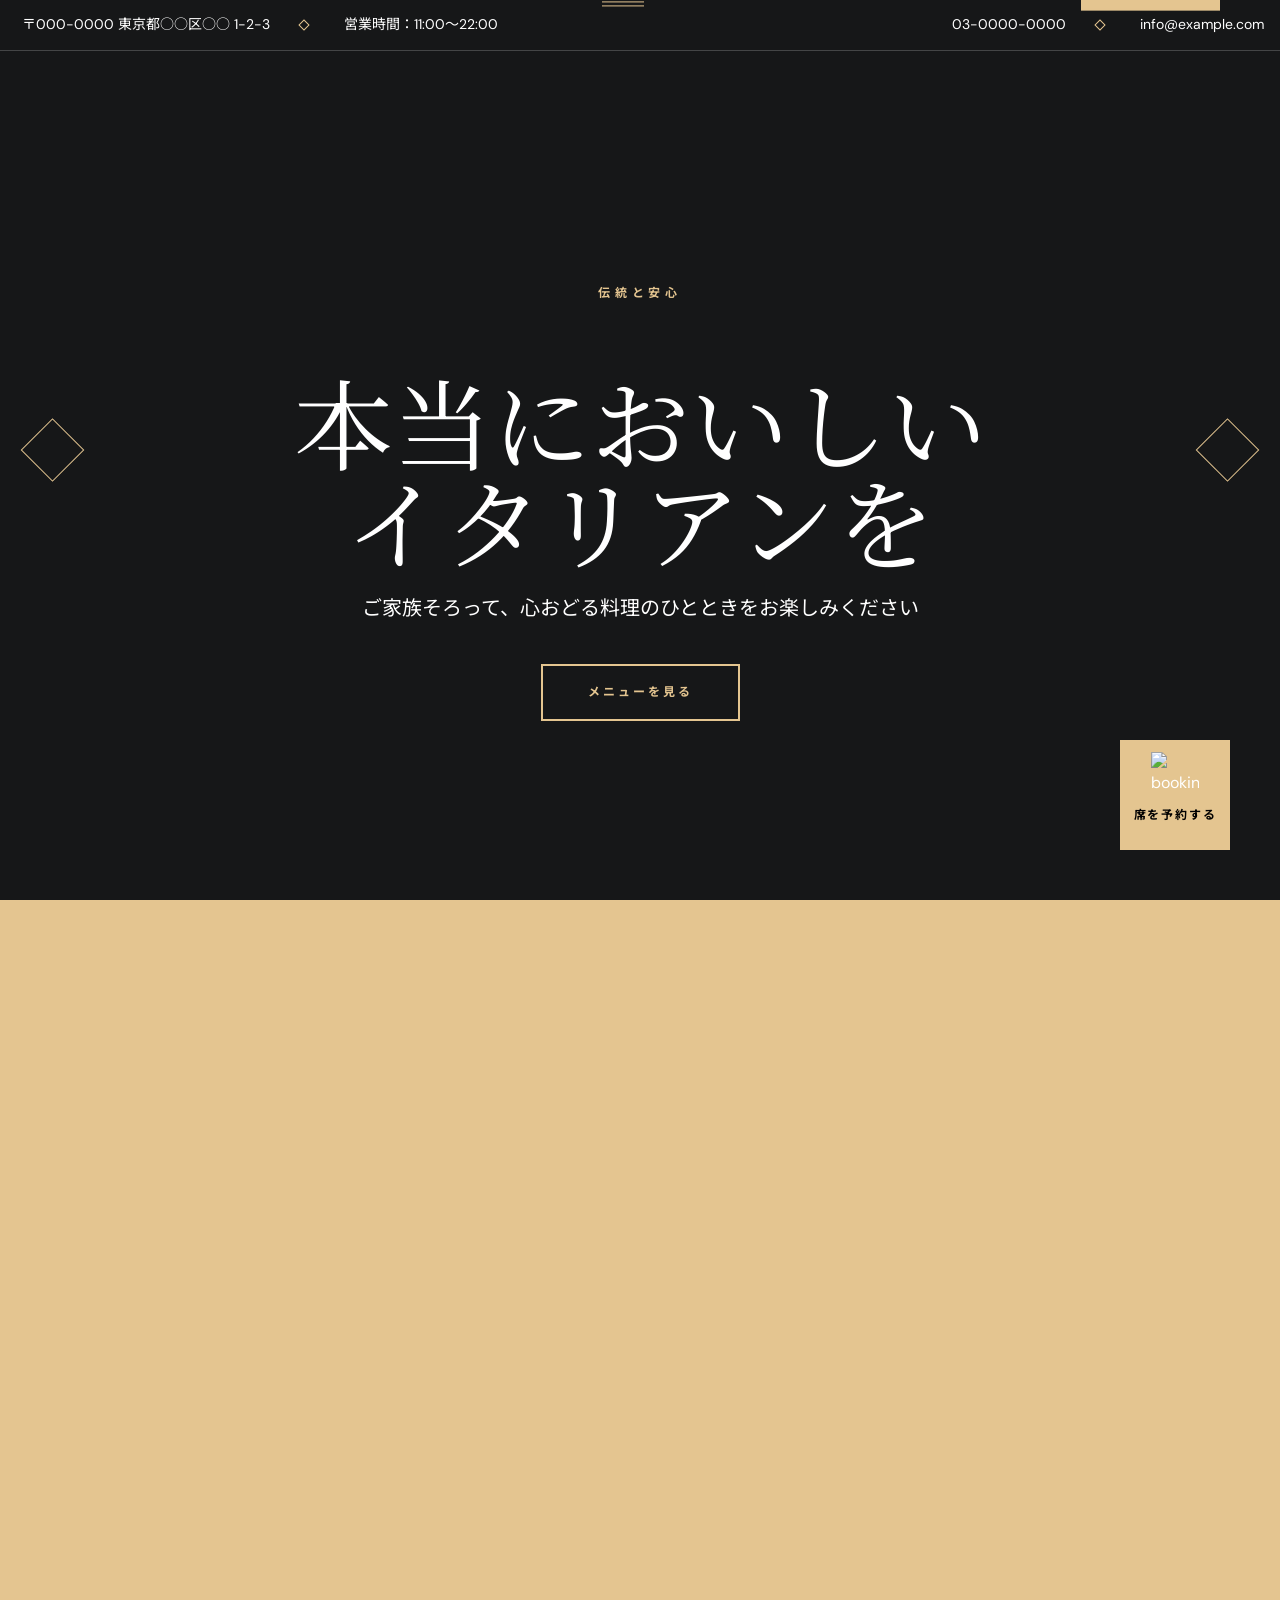
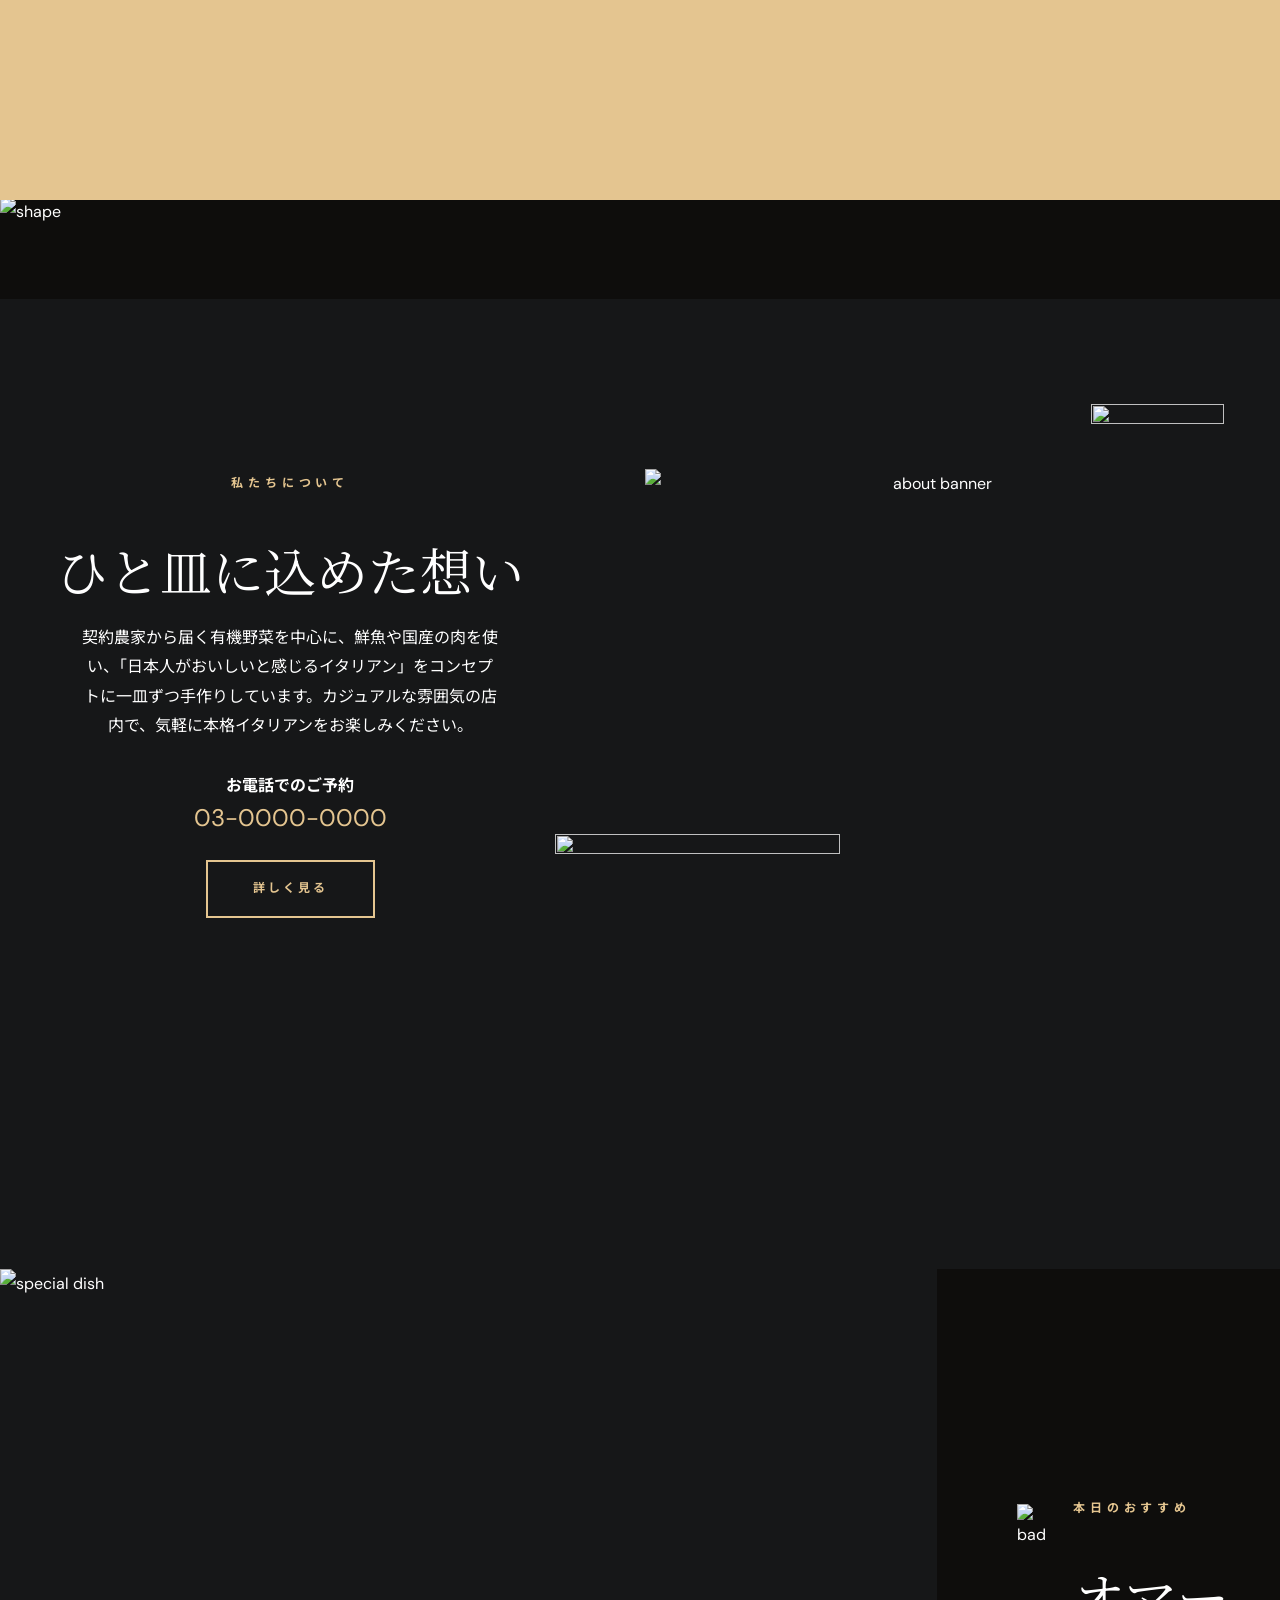
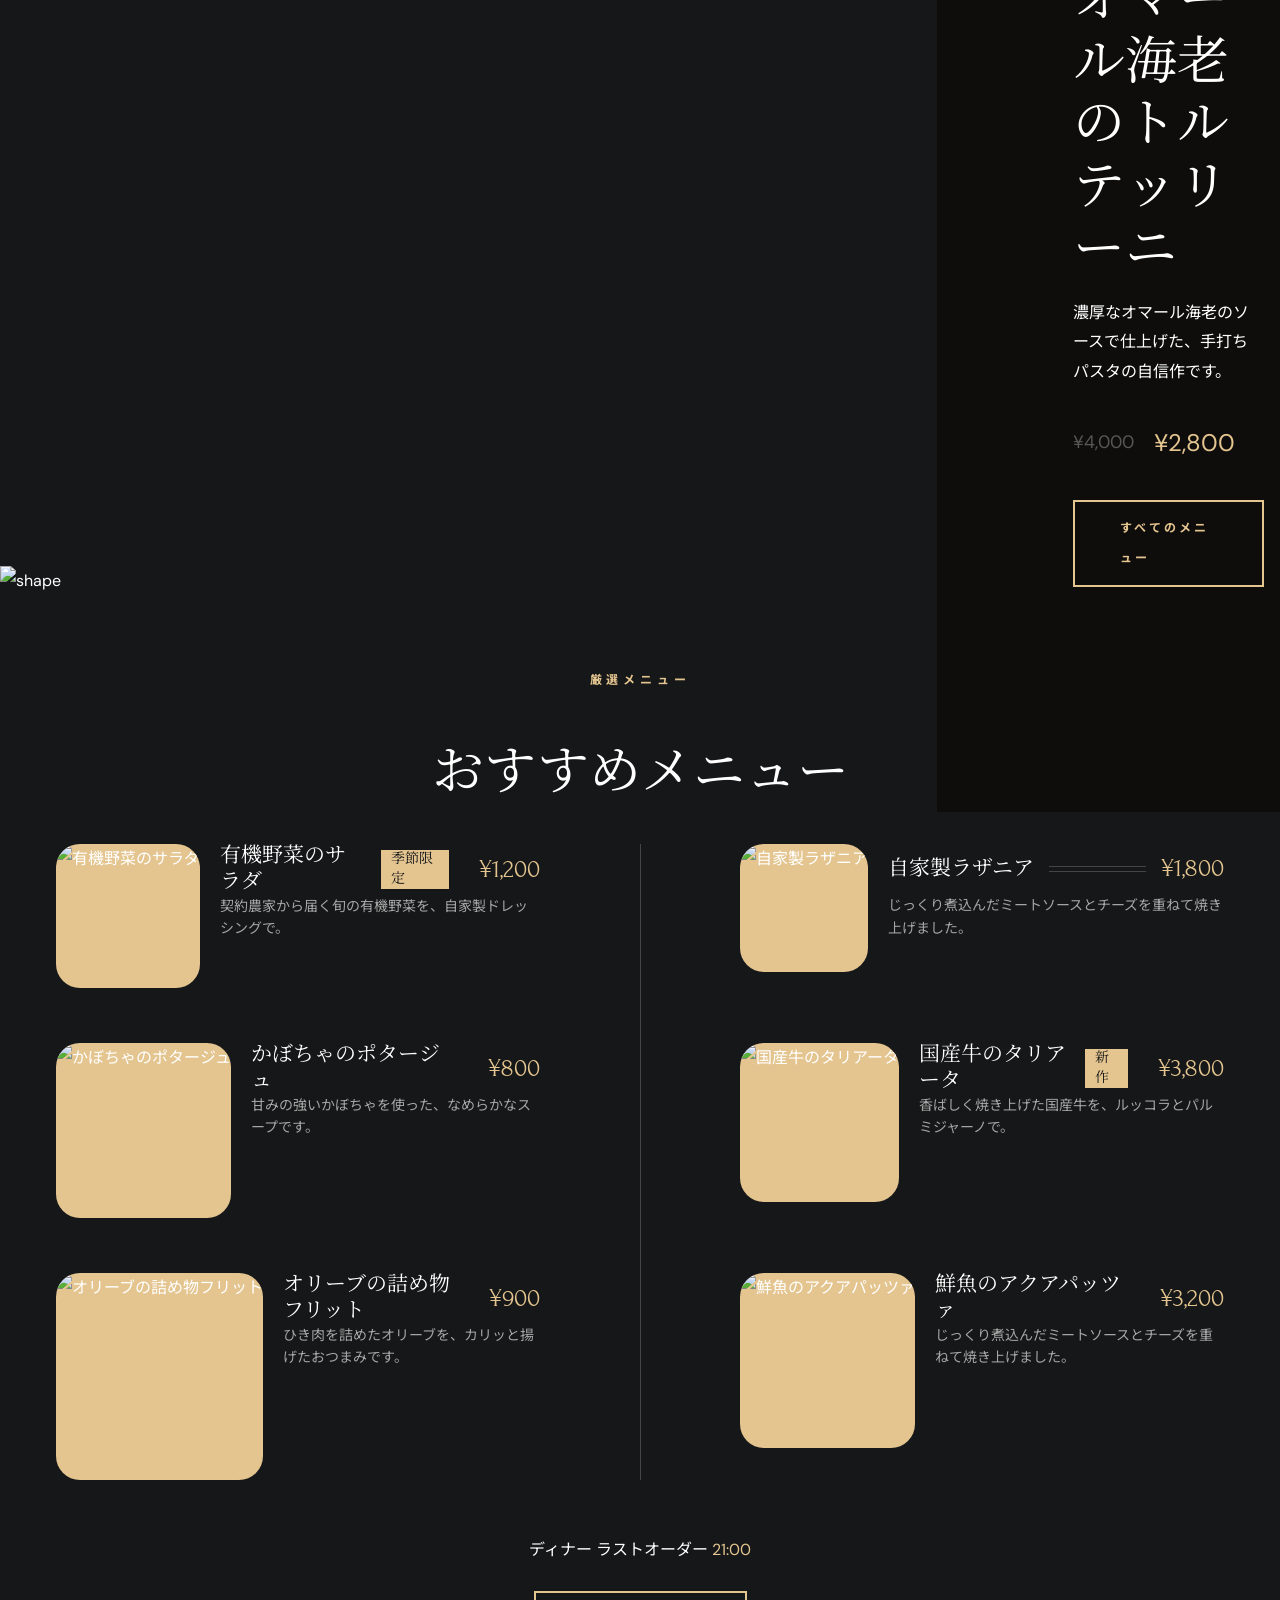
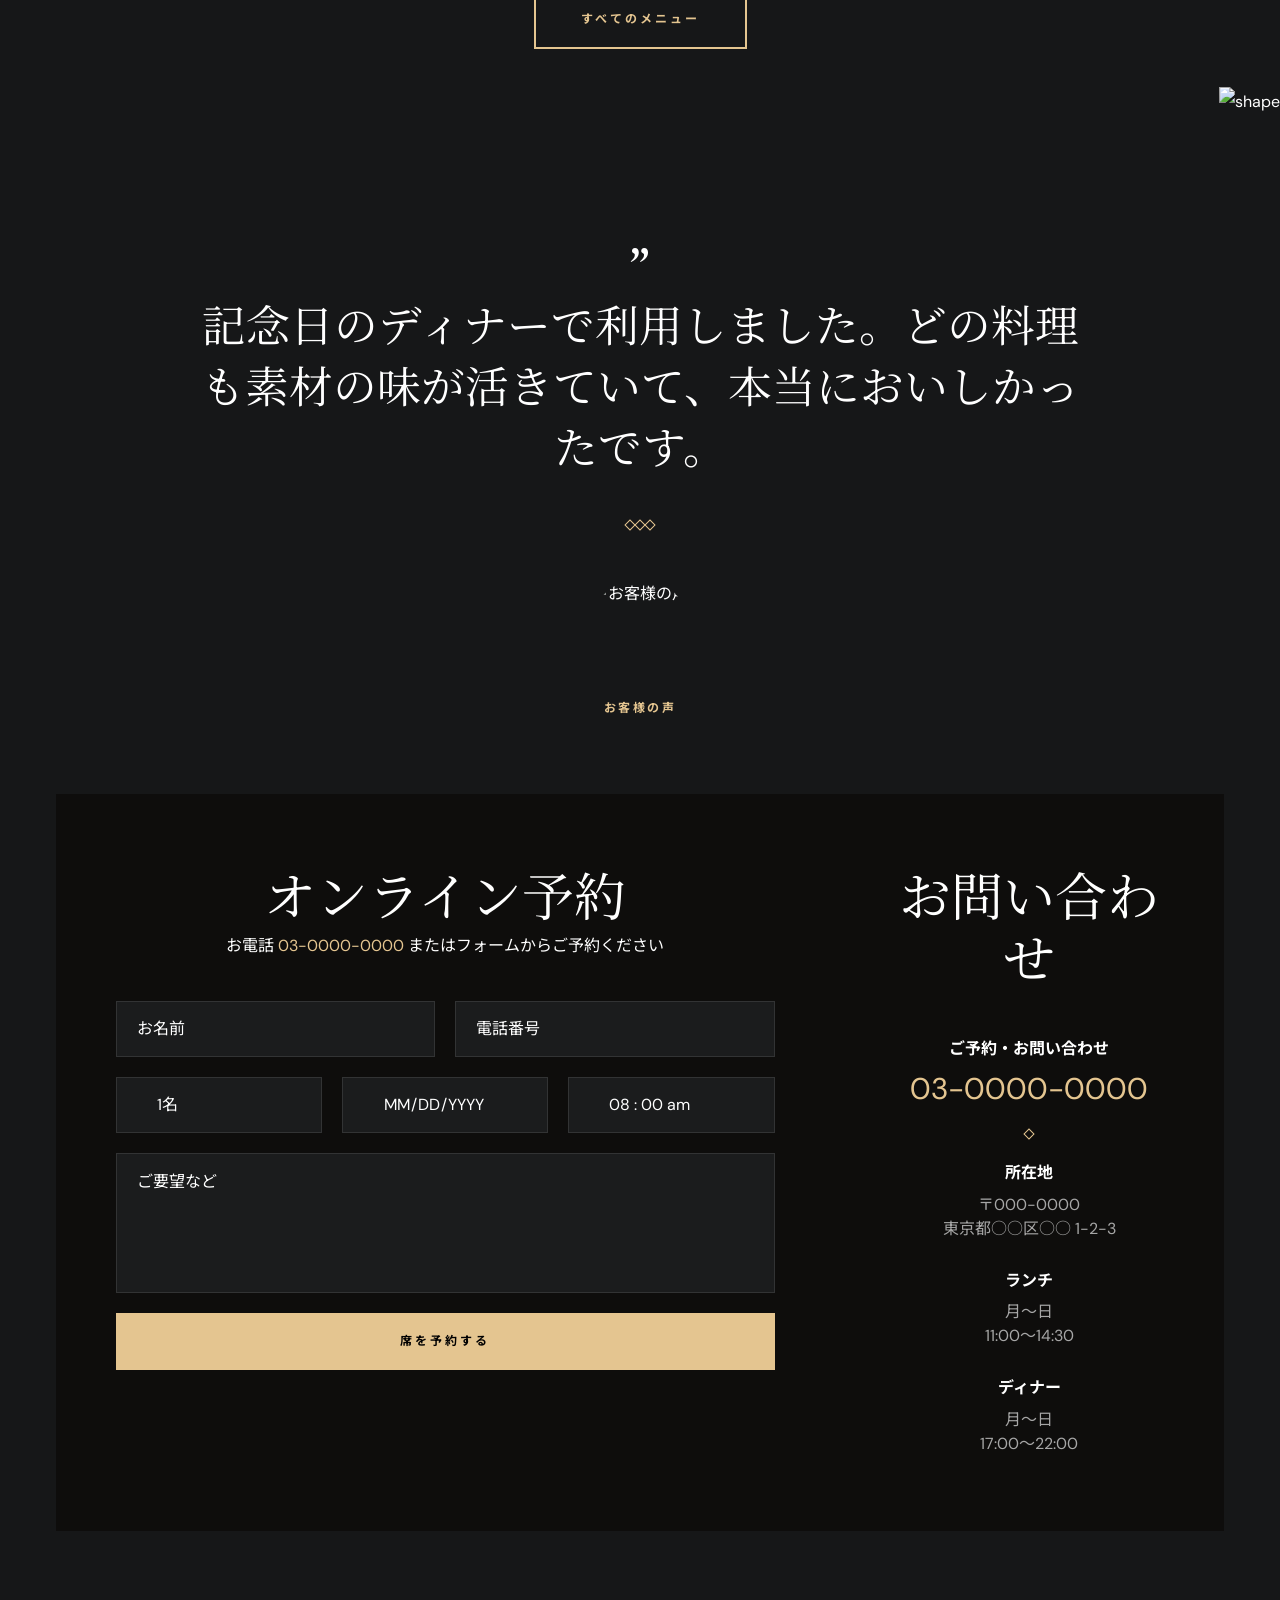
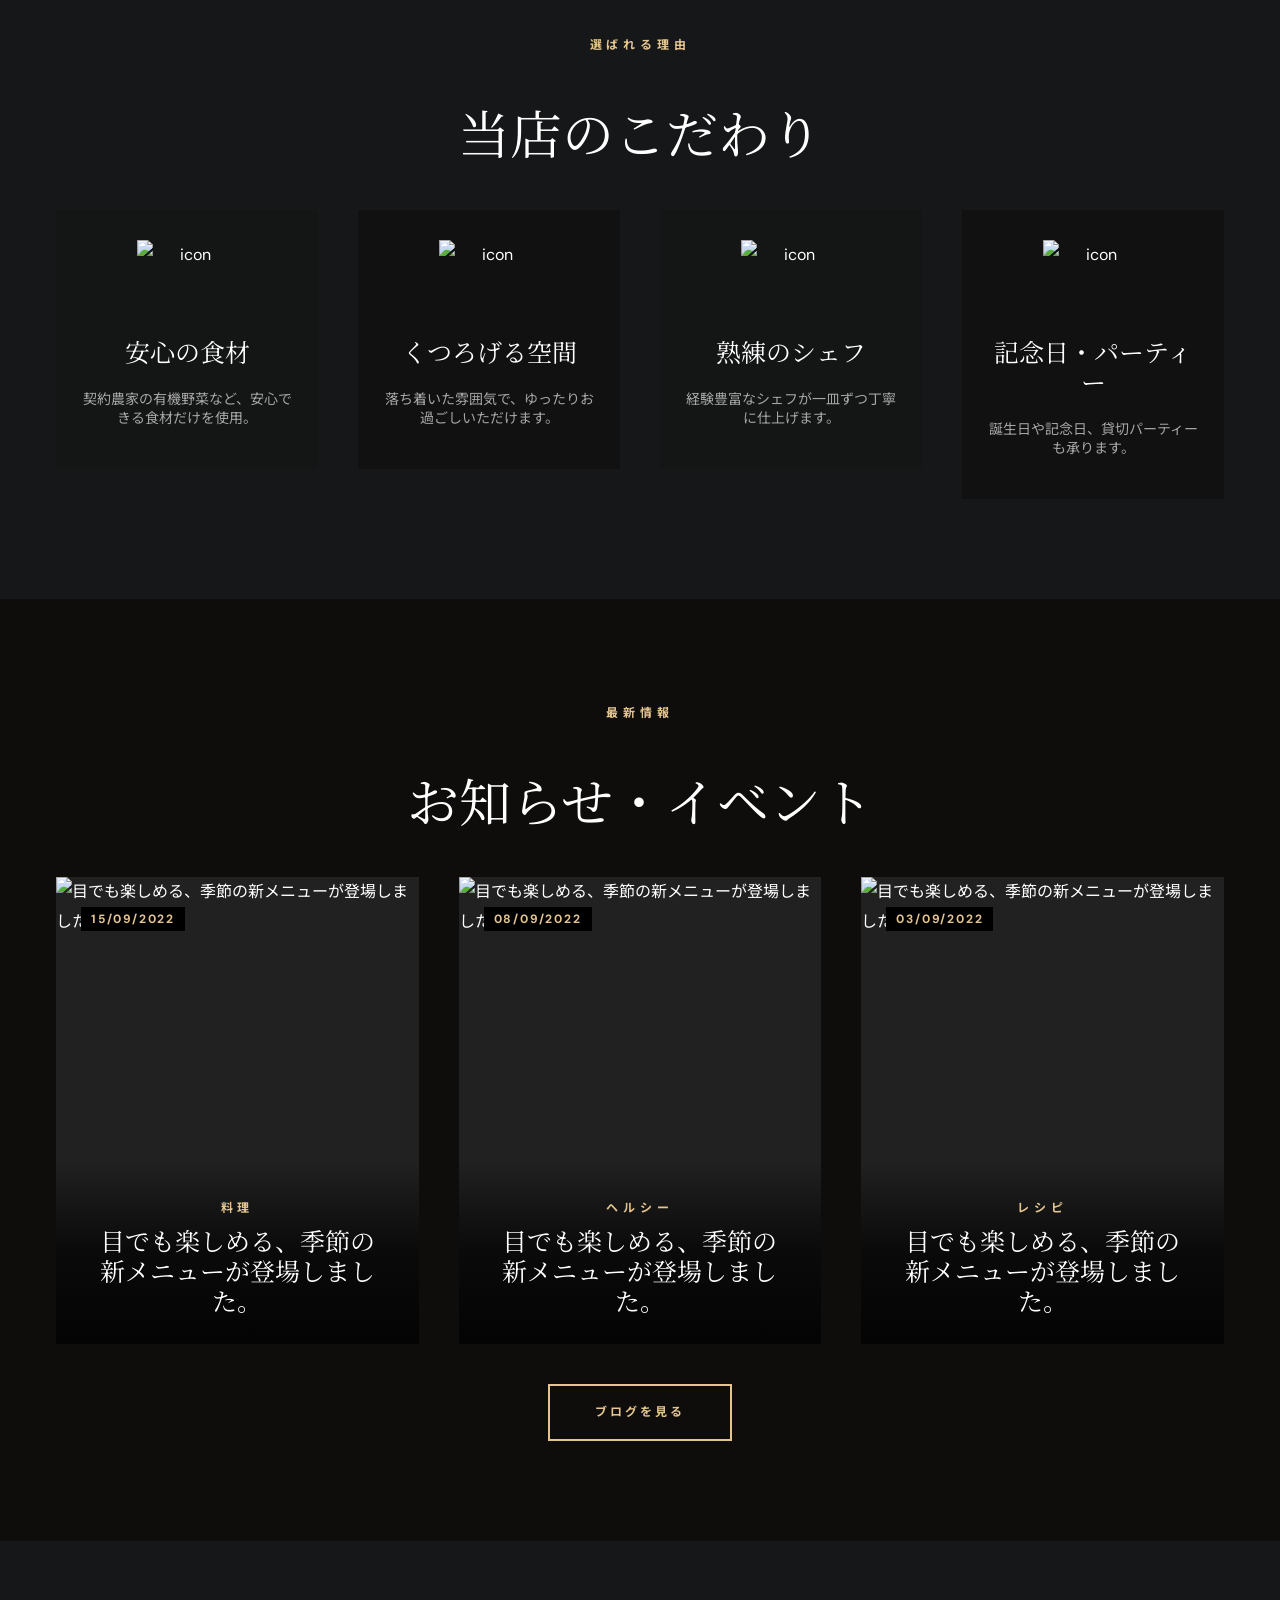
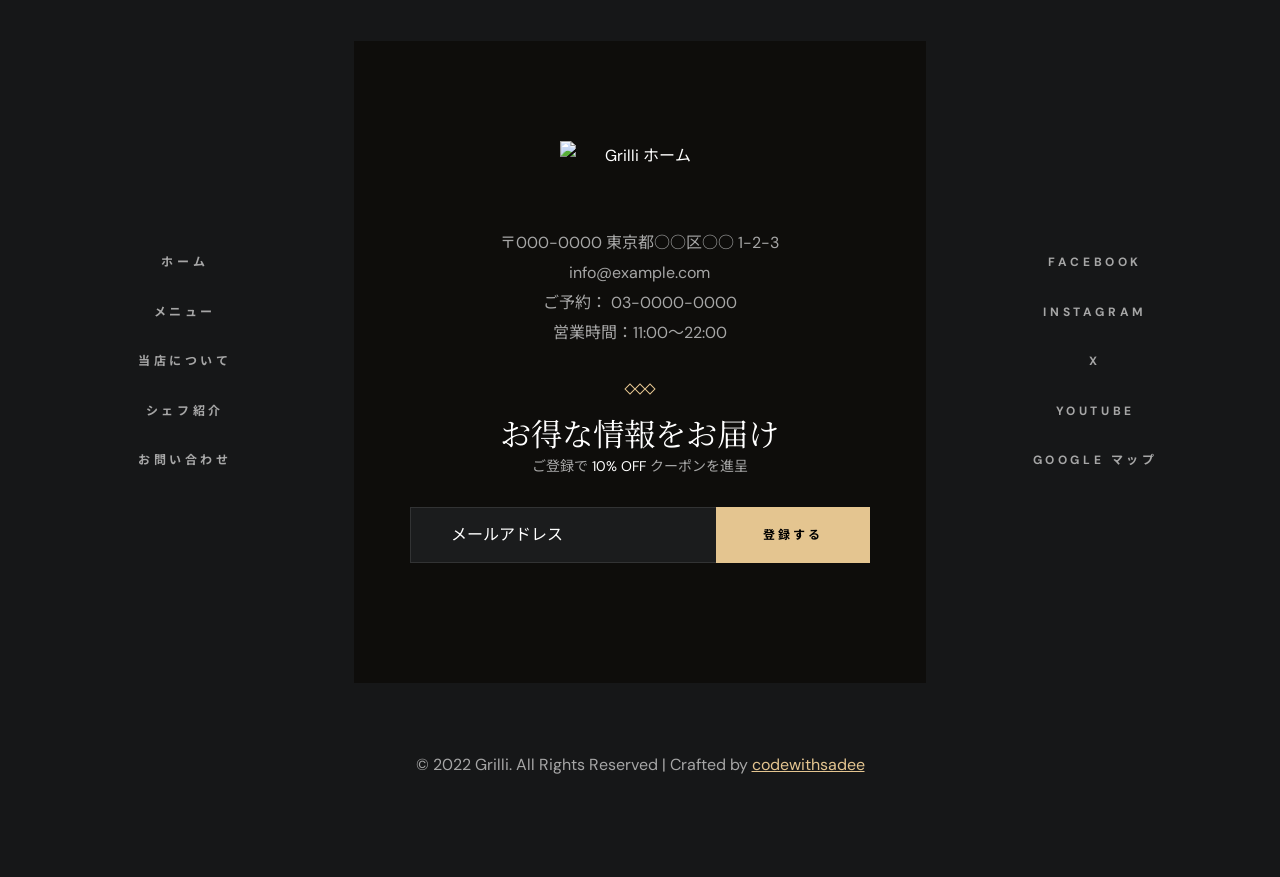
==== commit c10845de: "Add English, Chinese and Korean versions with language switcher Japanese index.html stays the source" ====
--- a/index.html
+++ b/index.html
@@ -13,6 +13,15 @@
   <meta name="title" content="Grilli｜旬の食材で楽しむ本格イタリアン">
   <meta name="description" content="契約農家の有機野菜と旬の食材を使った、体にやさしい本格イタリアン。ご家族の記念日や女子会にもどうぞ。">
 
+  <!-- i18n:head -->
+  <link rel="canonical" href="https://www0532-grilli.pages.dev/">
+  <link rel="alternate" hreflang="x-default" href="https://www0532-grilli.pages.dev/">
+  <link rel="alternate" hreflang="ja" href="https://www0532-grilli.pages.dev/">
+  <link rel="alternate" hreflang="en" href="https://www0532-grilli.pages.dev/en/">
+  <link rel="alternate" hreflang="zh-Hans" href="https://www0532-grilli.pages.dev/zh/">
+  <link rel="alternate" hreflang="ko" href="https://www0532-grilli.pages.dev/ko/">
+  <!-- /i18n:head -->
+
   <!-- 
     - favicon
   -->
@@ -29,6 +38,7 @@
     - custom css link
   -->
   <link rel="stylesheet" href="./assets/css/style.css">
+  <link rel="stylesheet" href="./assets/css/i18n.css">
 
   <!-- 
     - preload images
@@ -199,6 +209,22 @@
 
         <span class="text text-2" aria-hidden="true">ご予約</span>
       </a>
+
+      <!-- i18n:switcher -->
+      <details class="lang-switch" data-lang-switch>
+        <summary class="lang-current" aria-label="言語を選択">
+          <ion-icon name="globe-outline" aria-hidden="true"></ion-icon>
+          <span class="span">JA</span>
+          <ion-icon name="chevron-down" aria-hidden="true" class="lang-arrow"></ion-icon>
+        </summary>
+        <ul class="lang-list">
+          <li><a href="./" class="lang-link" hreflang="ja" lang="ja" aria-current="page">日本語</a></li>
+          <li><a href="./en/" class="lang-link" hreflang="en" lang="en">English</a></li>
+          <li><a href="./zh/" class="lang-link" hreflang="zh-Hans" lang="zh-Hans">简体中文</a></li>
+          <li><a href="./ko/" class="lang-link" hreflang="ko" lang="ko">한국어</a></li>
+        </ul>
+      </details>
+      <!-- /i18n:switcher -->
 
       <button class="nav-open-btn" aria-label="open menu" data-nav-toggler>
         <span class="line line-1"></span>
--- a/assets/css/i18n.css
+++ b/assets/css/i18n.css
@@ -0,0 +1,81 @@
+/*-----------------------------------*\
+  #I18N
+\*-----------------------------------*/
+
+/* Fall back to Noto fonts for CJK glyphs that Forum and DM Sans do not include */
+
+html:lang(zh) {
+  --fontFamily-forum: 'Forum', 'Noto Serif SC', serif;
+  --fontFamily-dm_sans: 'DM Sans', 'Noto Sans SC', sans-serif;
+}
+
+html:lang(ko) {
+  --fontFamily-forum: 'Forum', 'Noto Serif KR', serif;
+  --fontFamily-dm_sans: 'DM Sans', 'Noto Sans KR', sans-serif;
+}
+
+html:lang(ko) body { word-break: keep-all; }
+
+/* Language switcher */
+
+.lang-switch {
+  position: relative;
+  margin-inline-start: auto;
+  color: var(--white);
+}
+
+.lang-current {
+  display: flex;
+  align-items: center;
+  gap: 6px;
+  padding-block: 10px;
+  font-size: var(--fontSize-label-2);
+  font-weight: var(--weight-bold);
+  letter-spacing: var(--letterSpacing-1);
+  cursor: pointer;
+  list-style: none;
+  transition: var(--transition-1);
+}
+
+.lang-current::-webkit-details-marker { display: none; }
+
+.lang-current:is(:hover, :focus-visible),
+.lang-switch[open] .lang-current { color: var(--gold-crayola); }
+
+.lang-current ion-icon { font-size: 1.8rem; }
+
+.lang-current .lang-arrow {
+  font-size: 1.2rem;
+  transition: var(--transition-1);
+}
+
+.lang-switch[open] .lang-arrow { transform: rotate(180deg); }
+
+.lang-list {
+  position: absolute;
+  top: 100%;
+  right: 0;
+  min-width: 140px;
+  padding: 10px 20px;
+  background-color: var(--smoky-black-1);
+  border: 1px solid var(--white-alpha-20);
+  z-index: 5;
+}
+
+.lang-link {
+  display: block;
+  padding-block: 8px;
+  color: var(--quick-silver);
+  font-size: var(--fontSize-label-1);
+  white-space: nowrap;
+  transition: var(--transition-1);
+}
+
+.lang-link:is(:hover, :focus-visible),
+.lang-link[aria-current="page"] { color: var(--gold-crayola); }
+
+@media (min-width: 575px) {
+
+  .lang-switch { margin-inline-start: 0; }
+
+}
